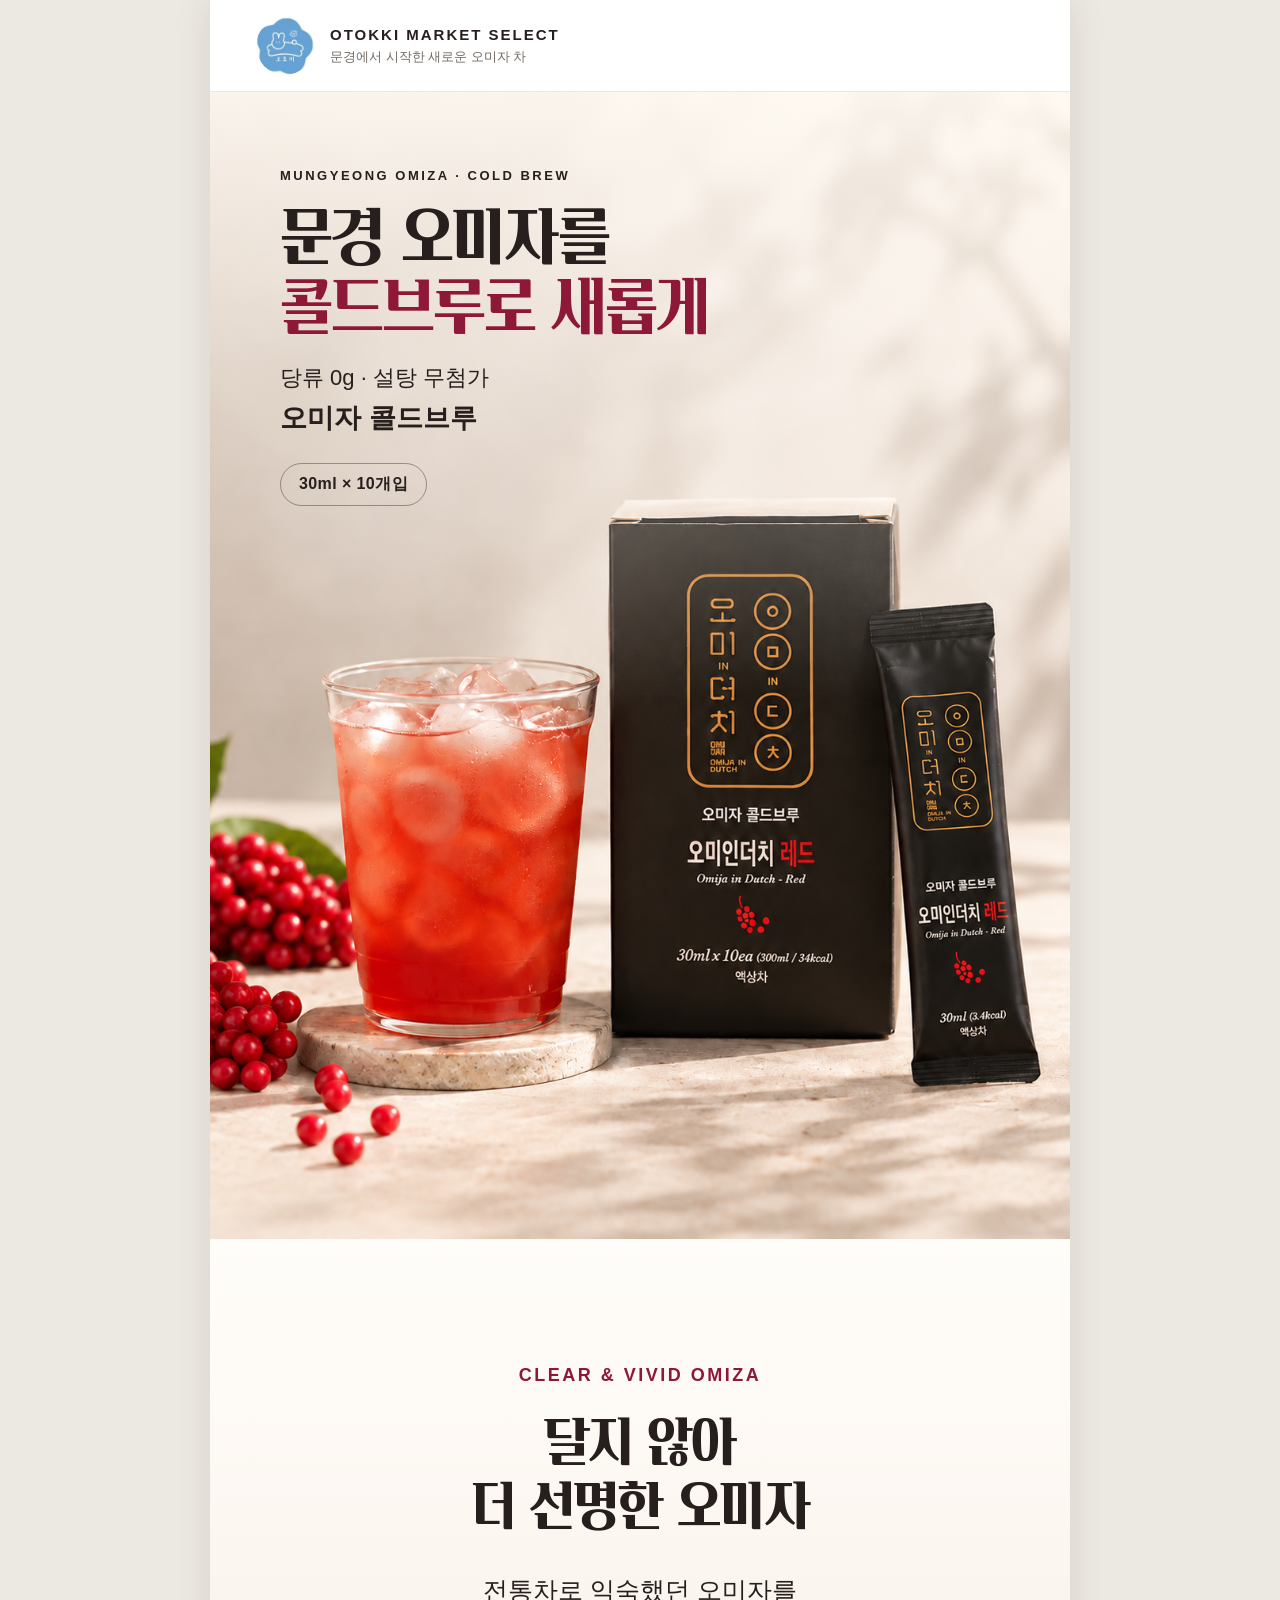
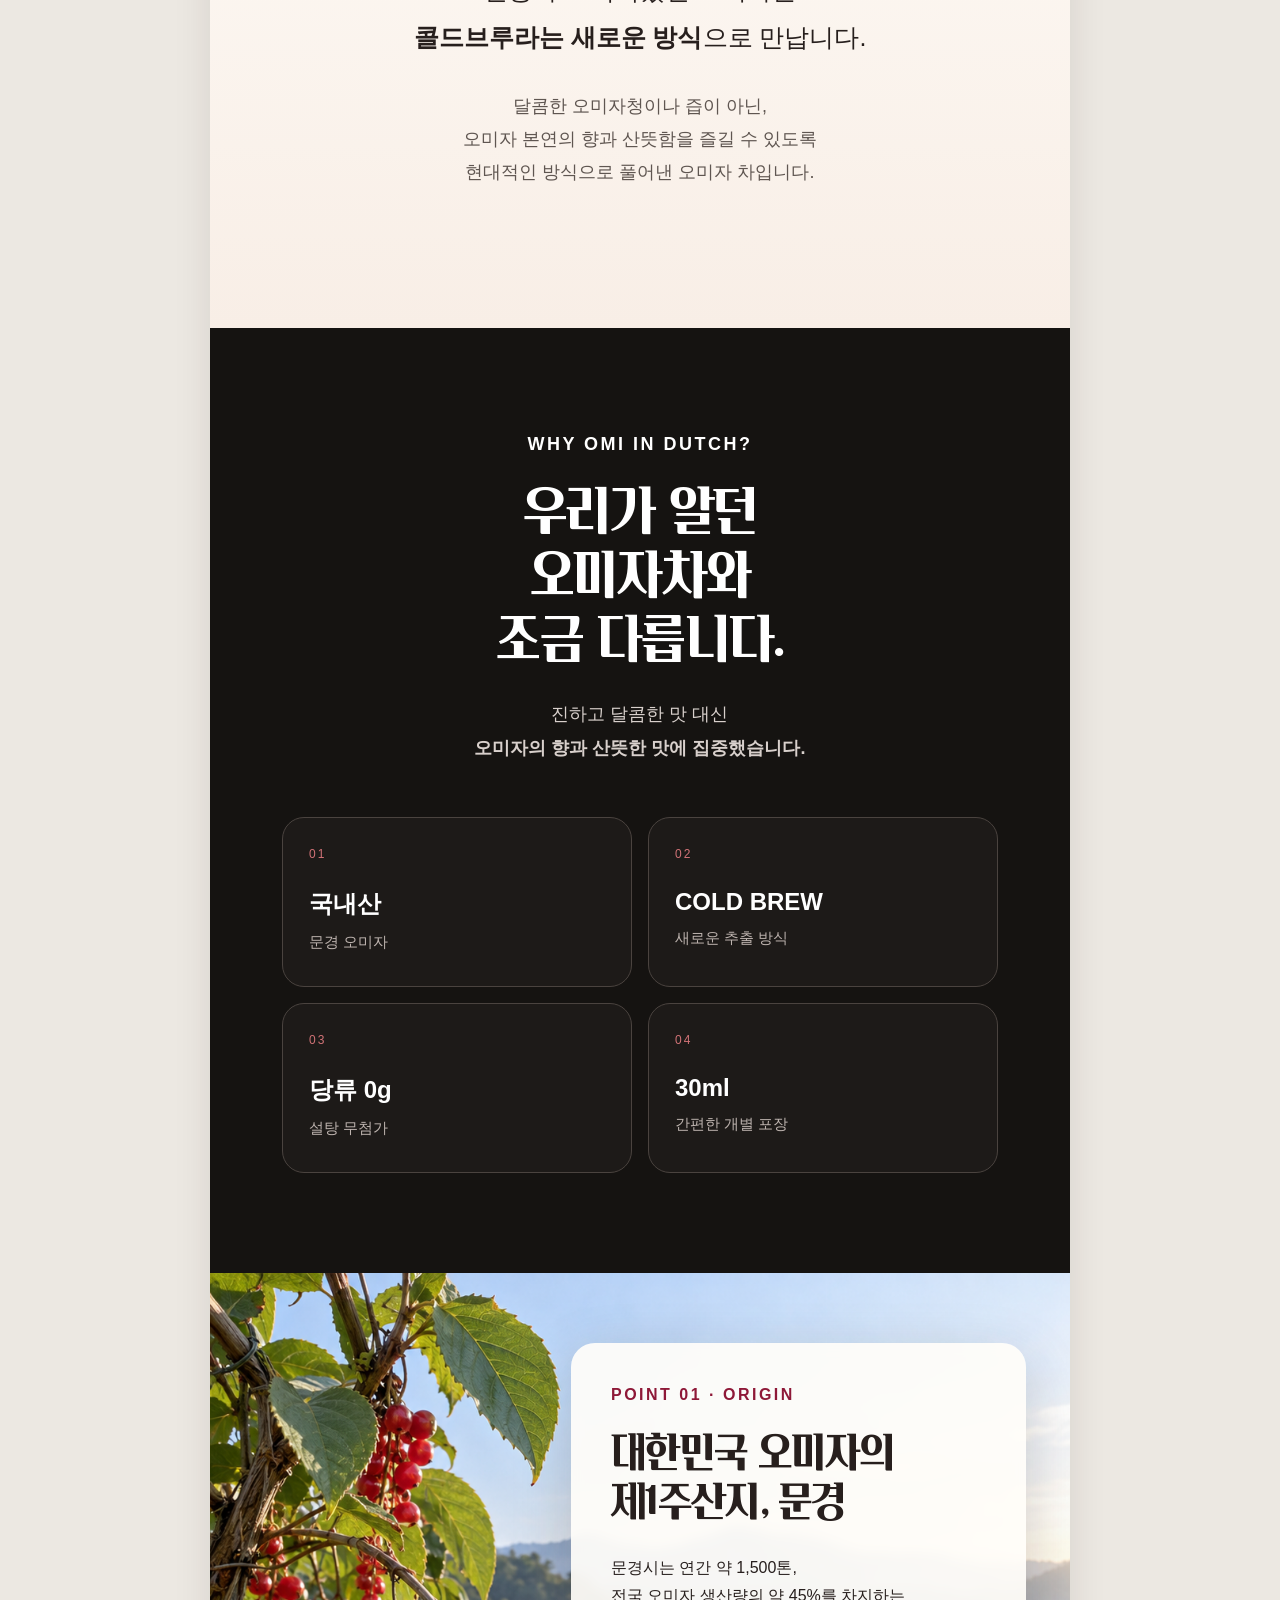
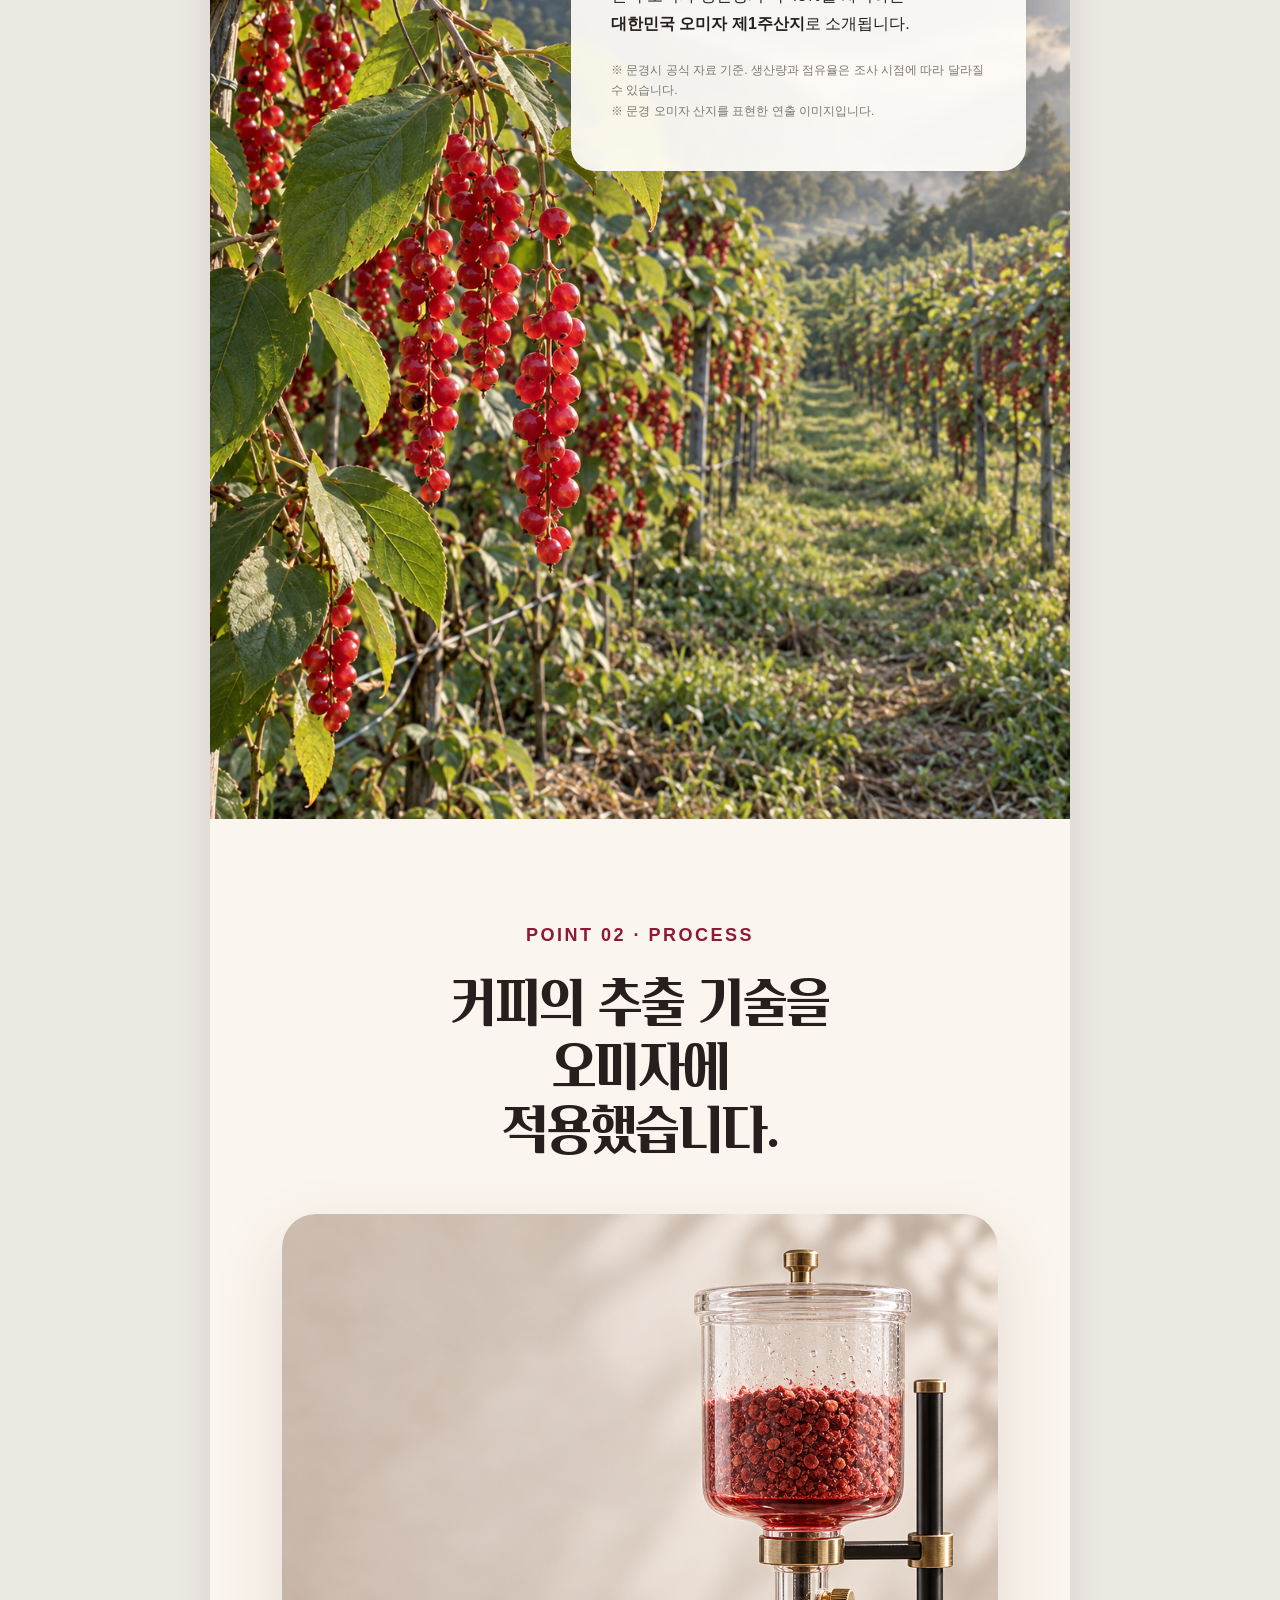
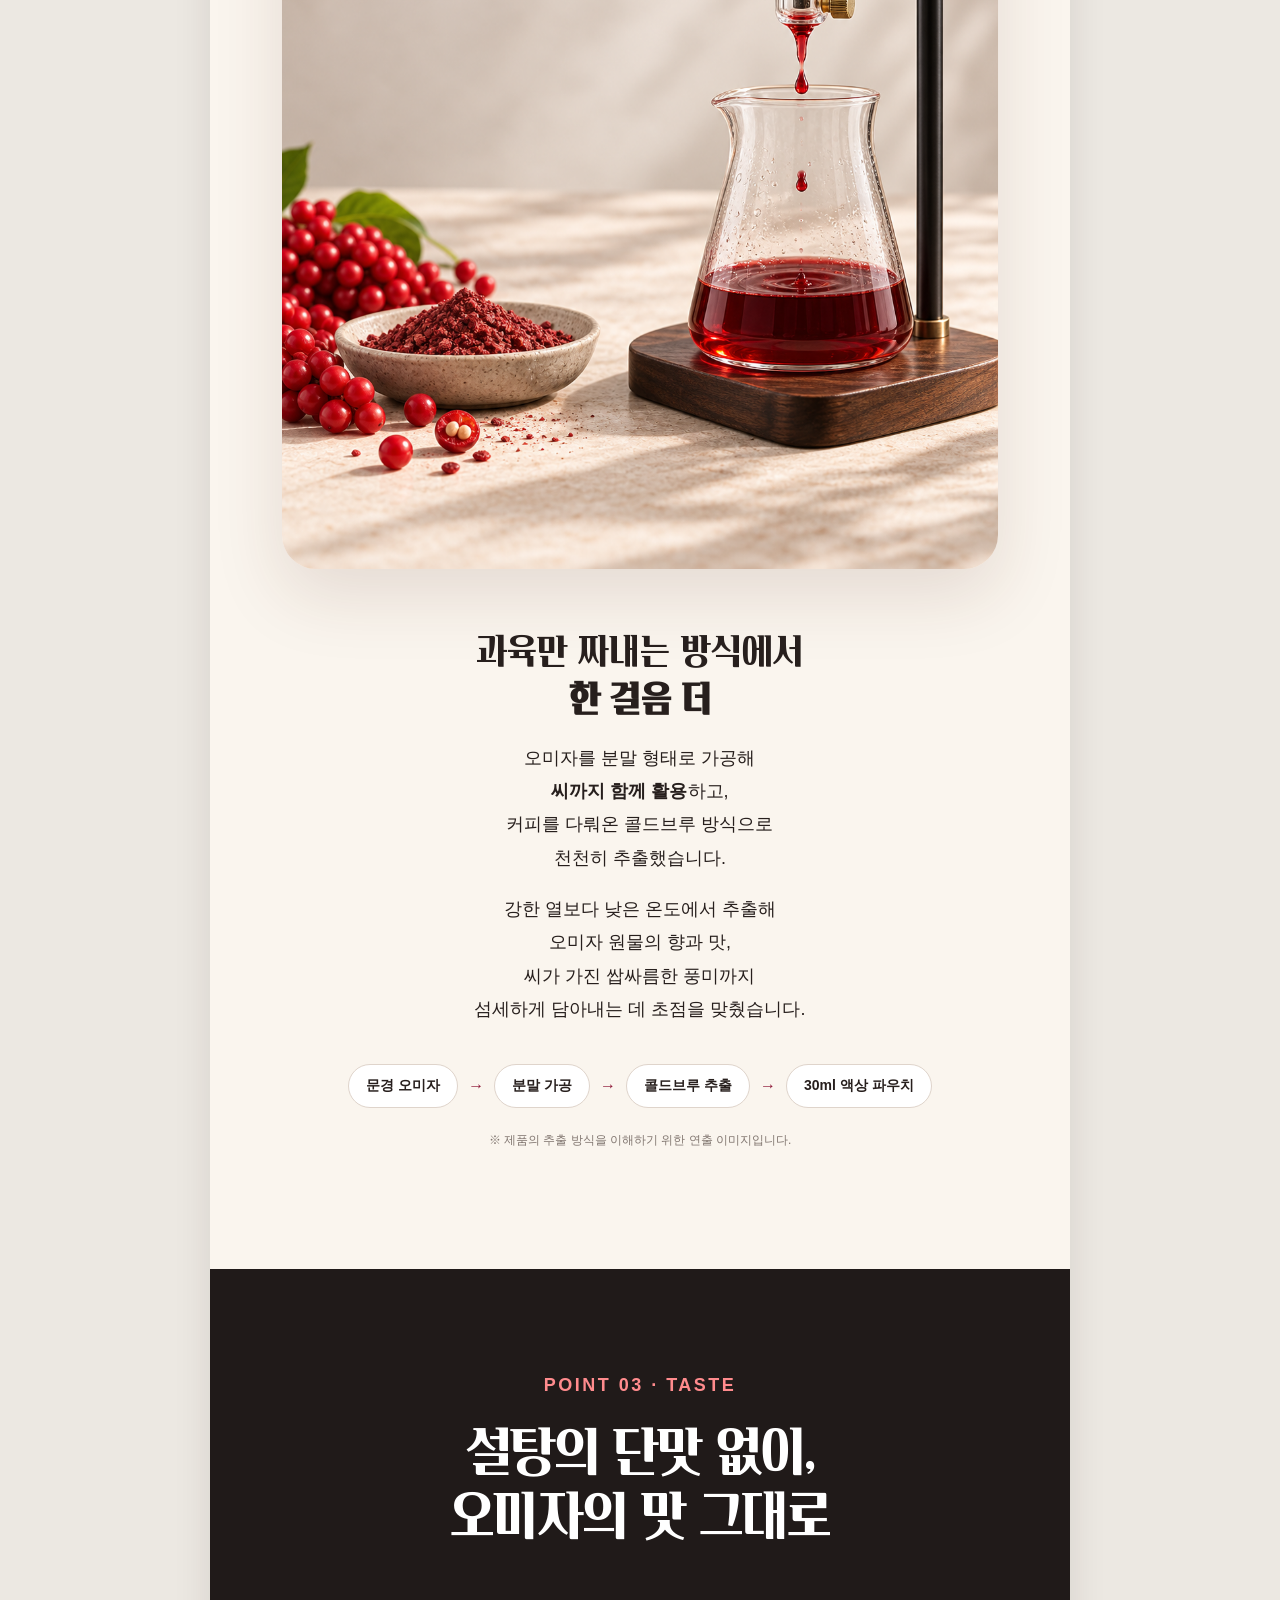
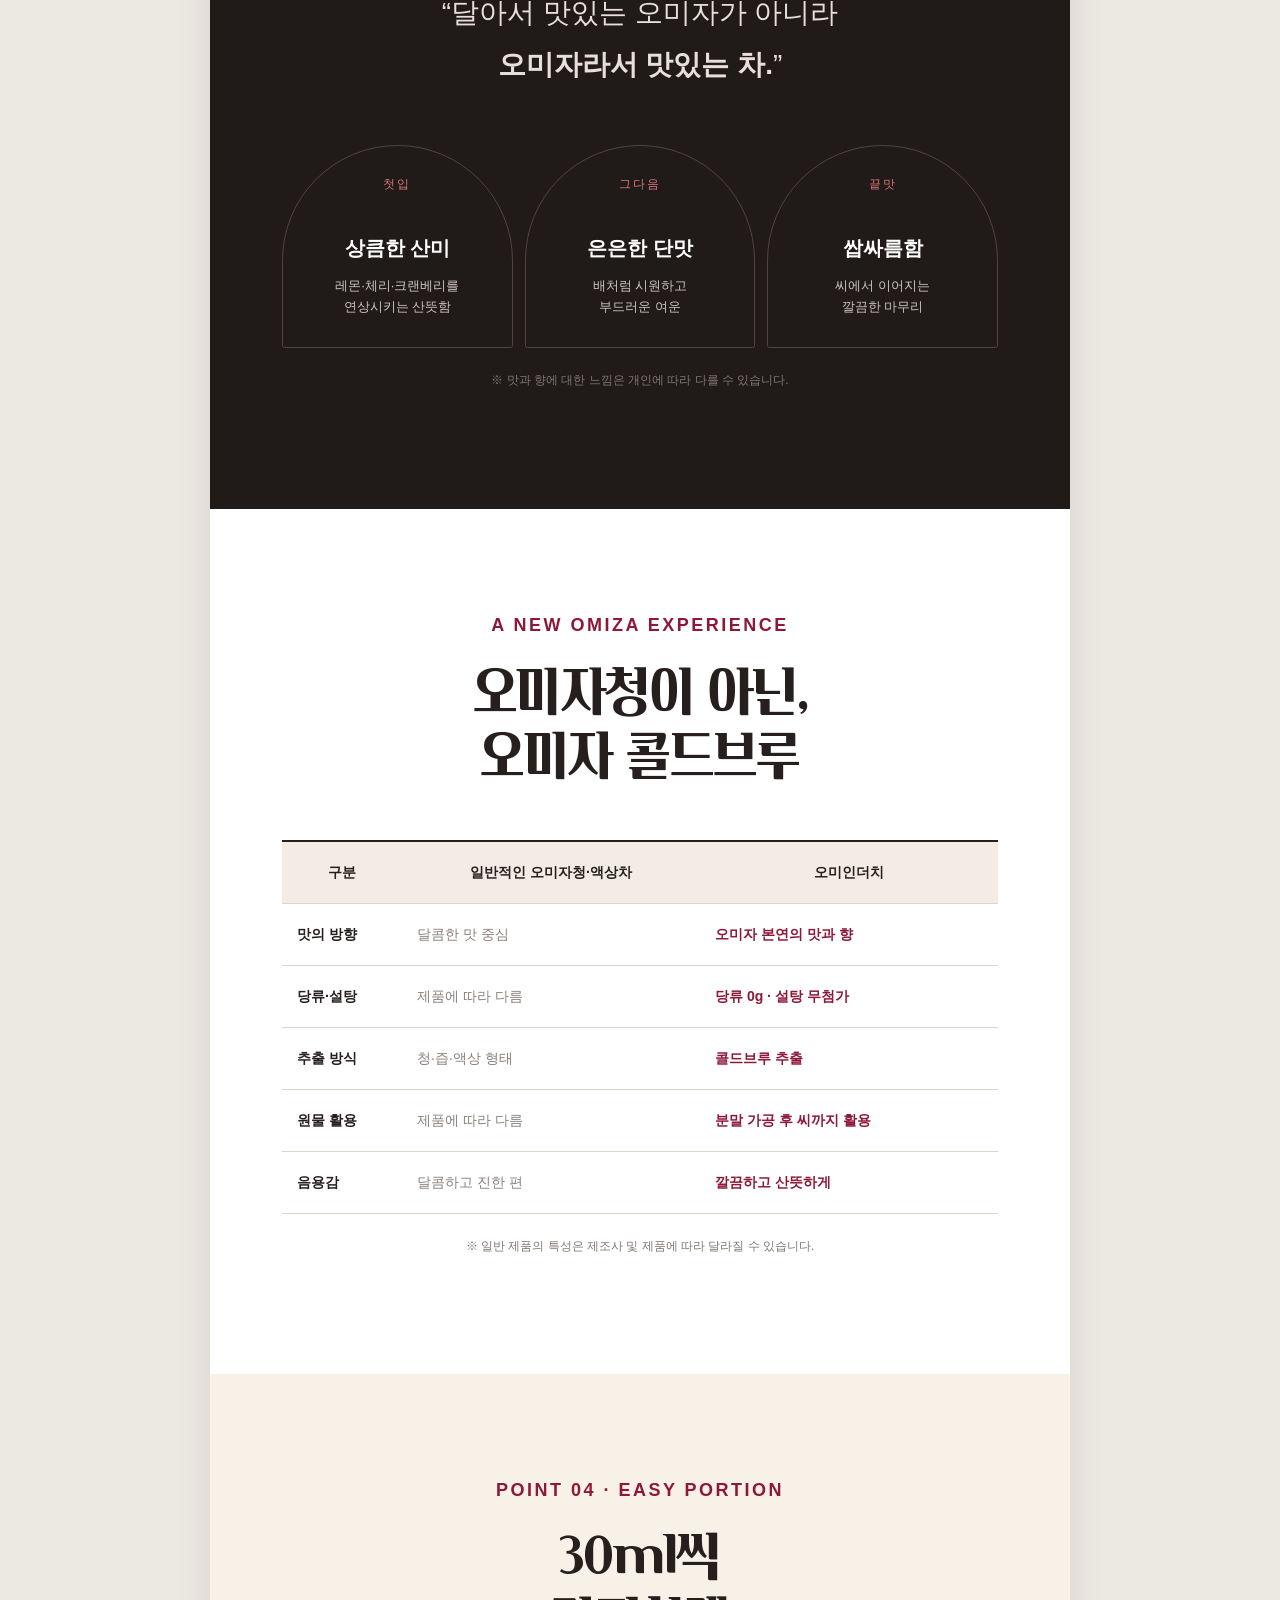
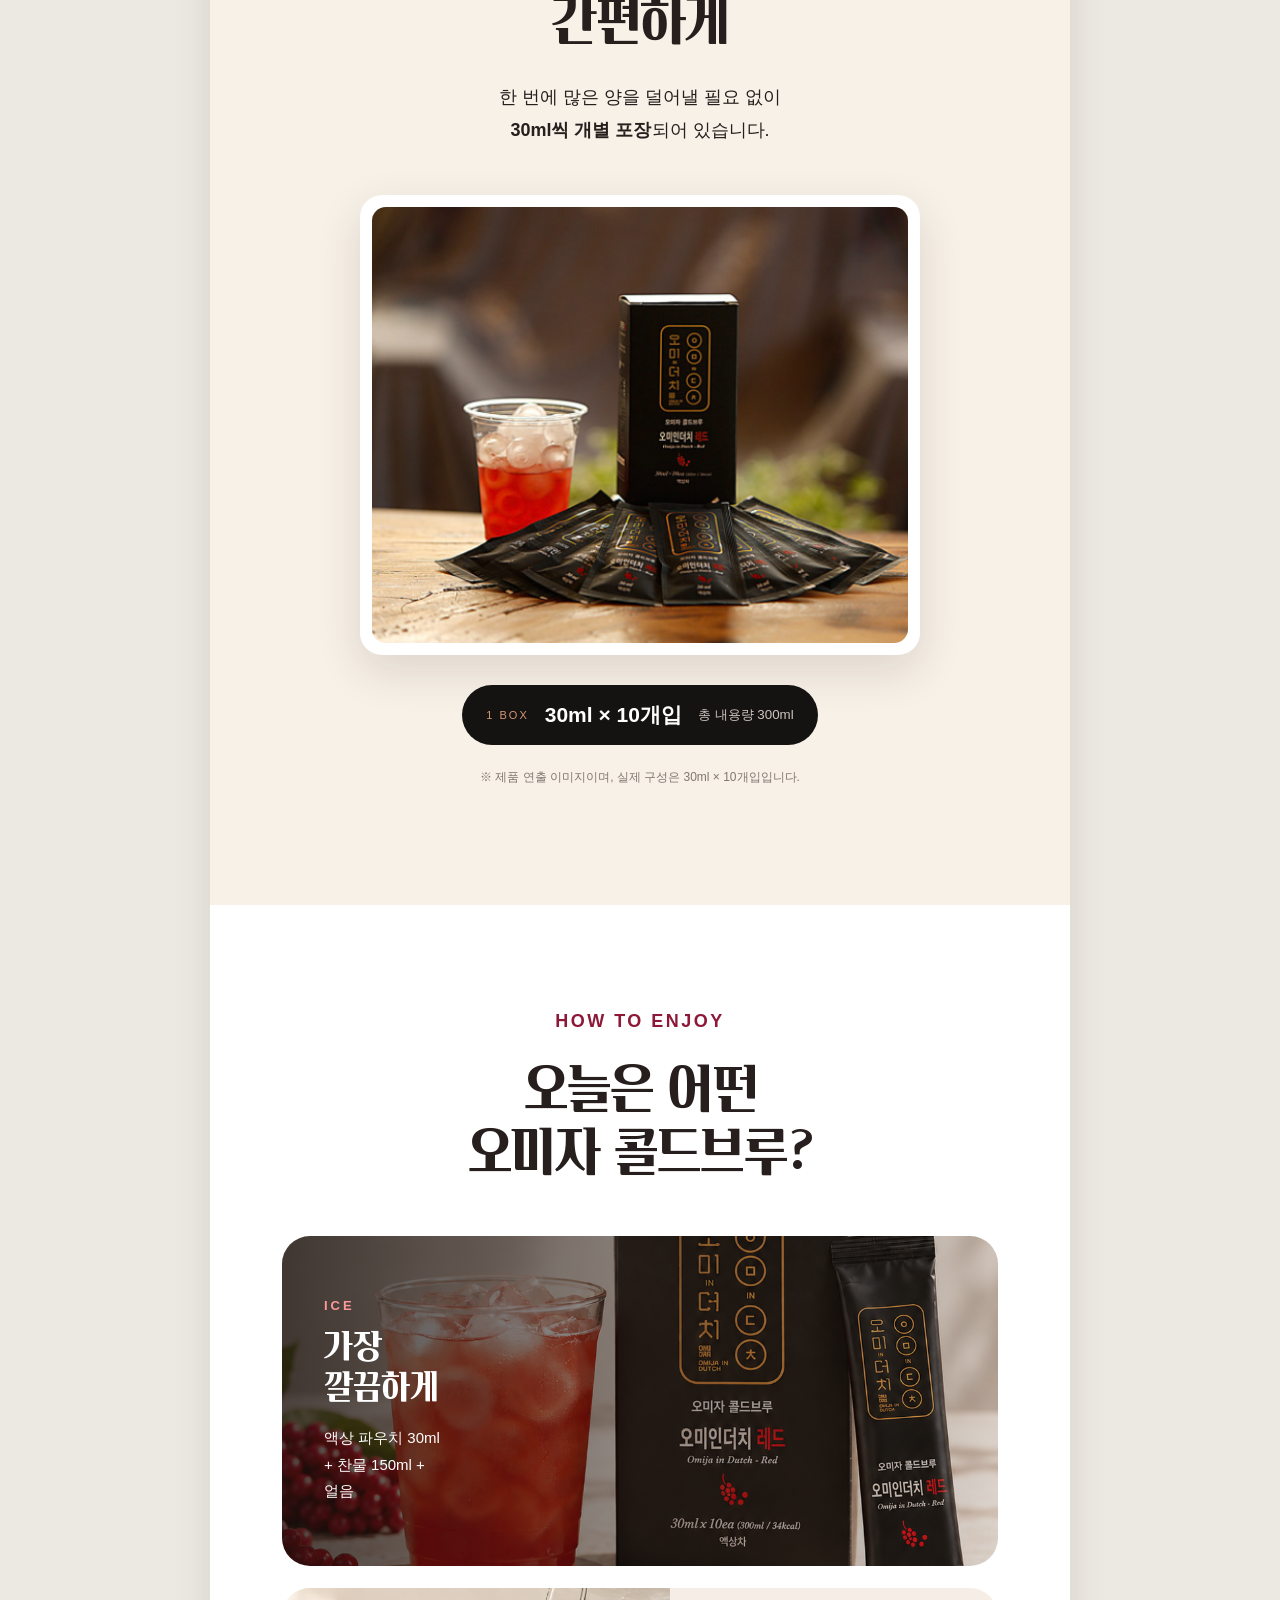
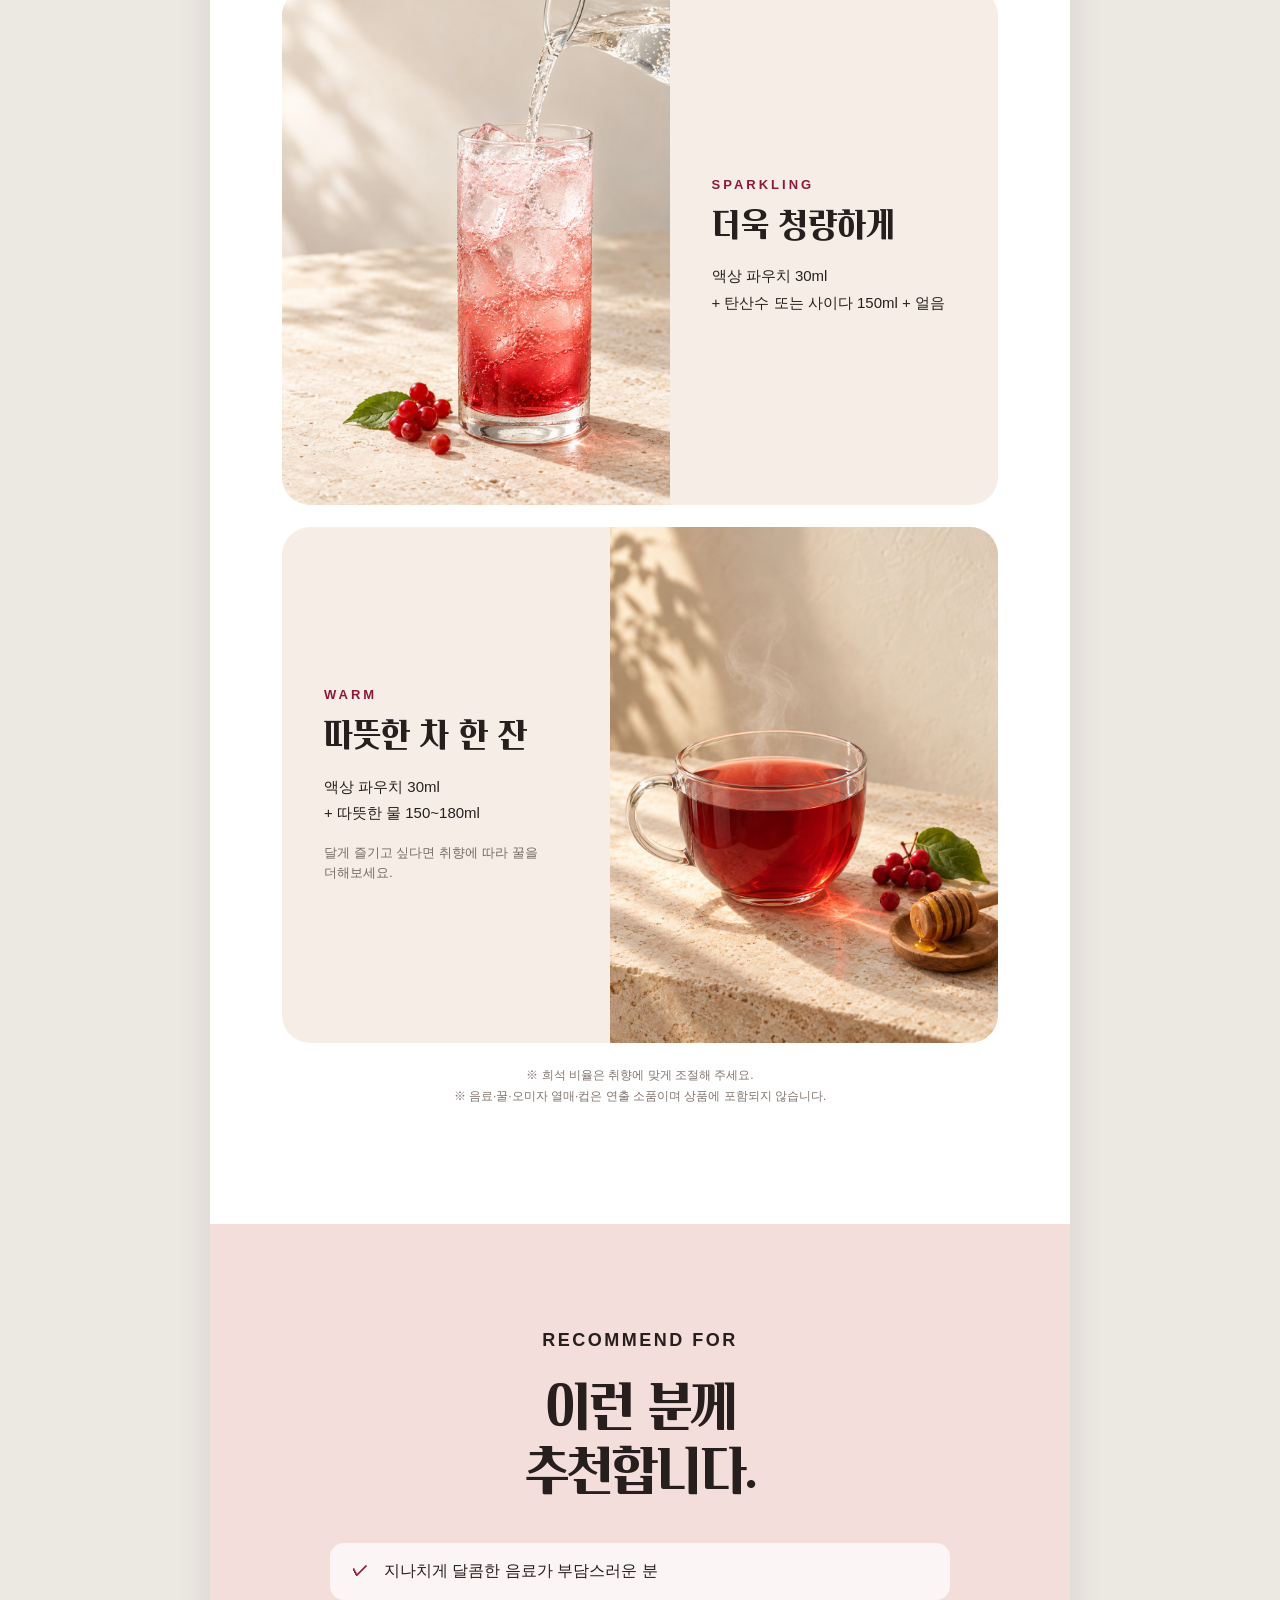
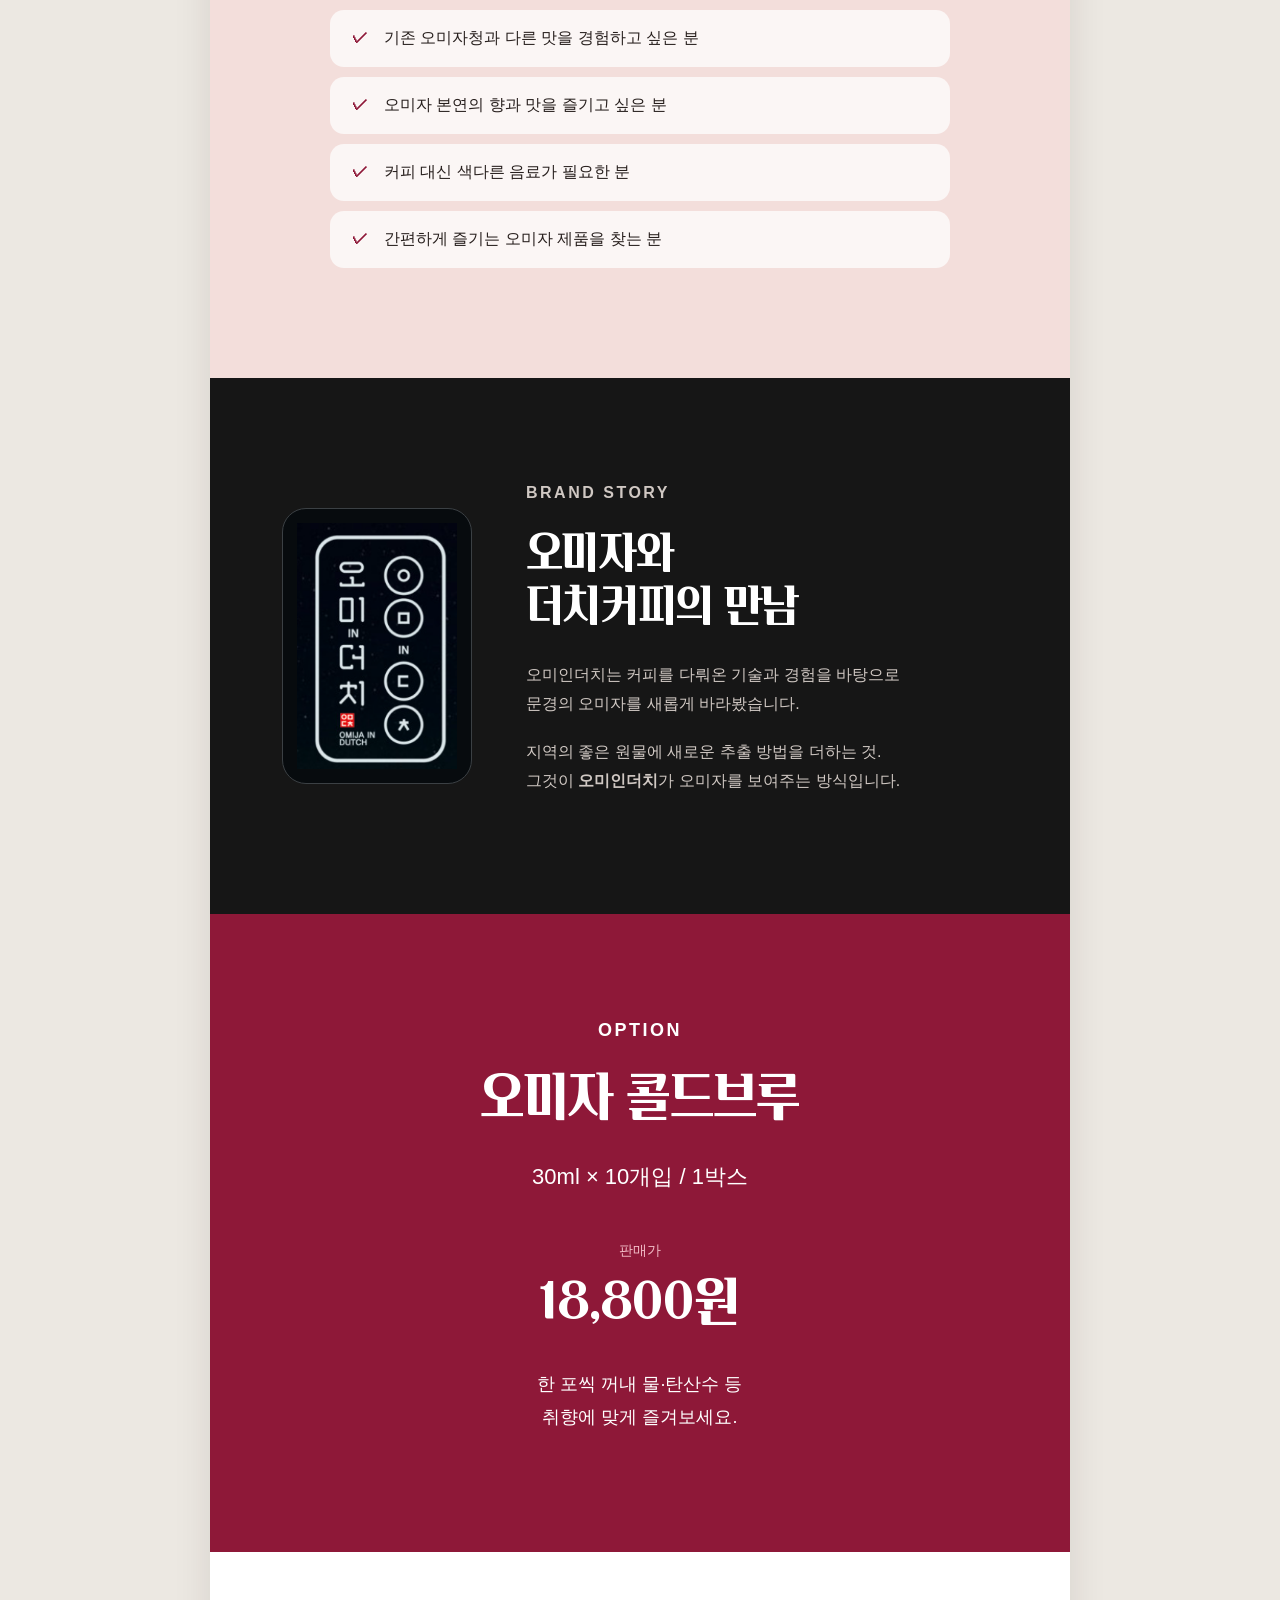
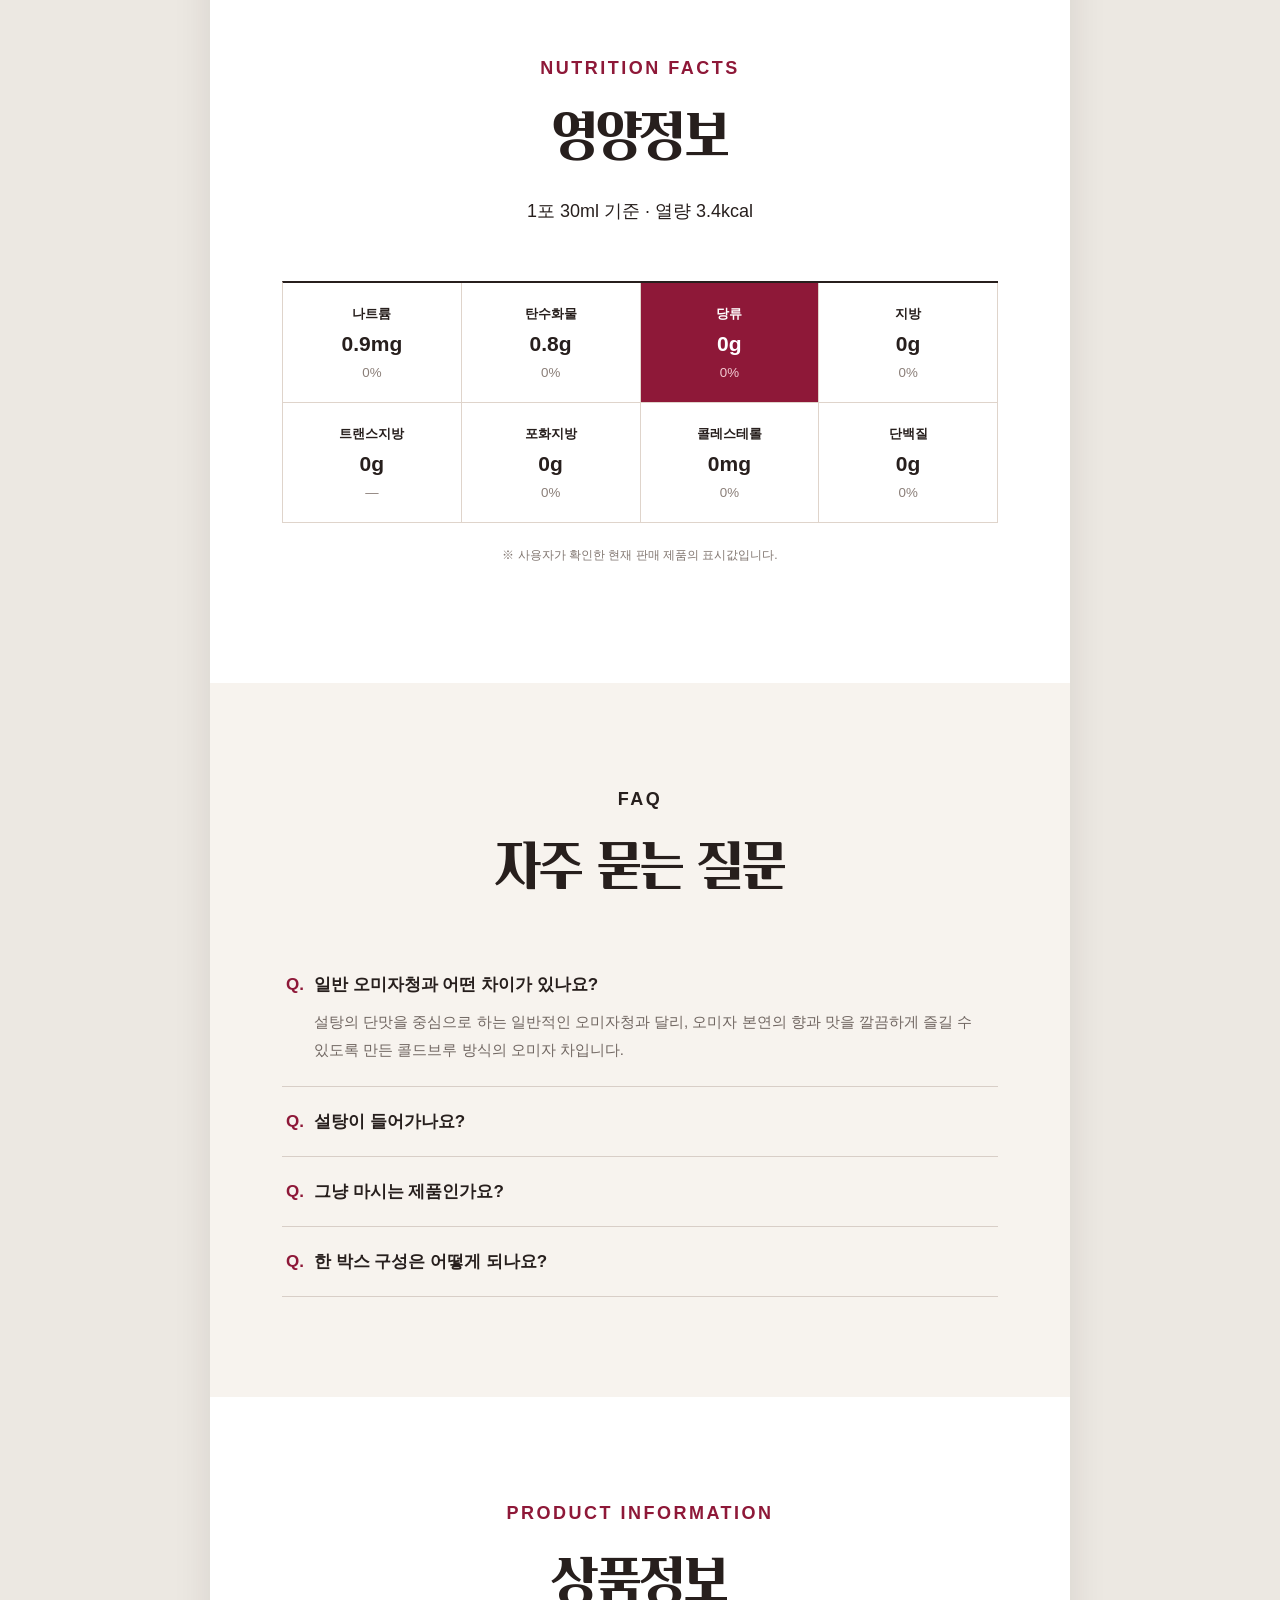
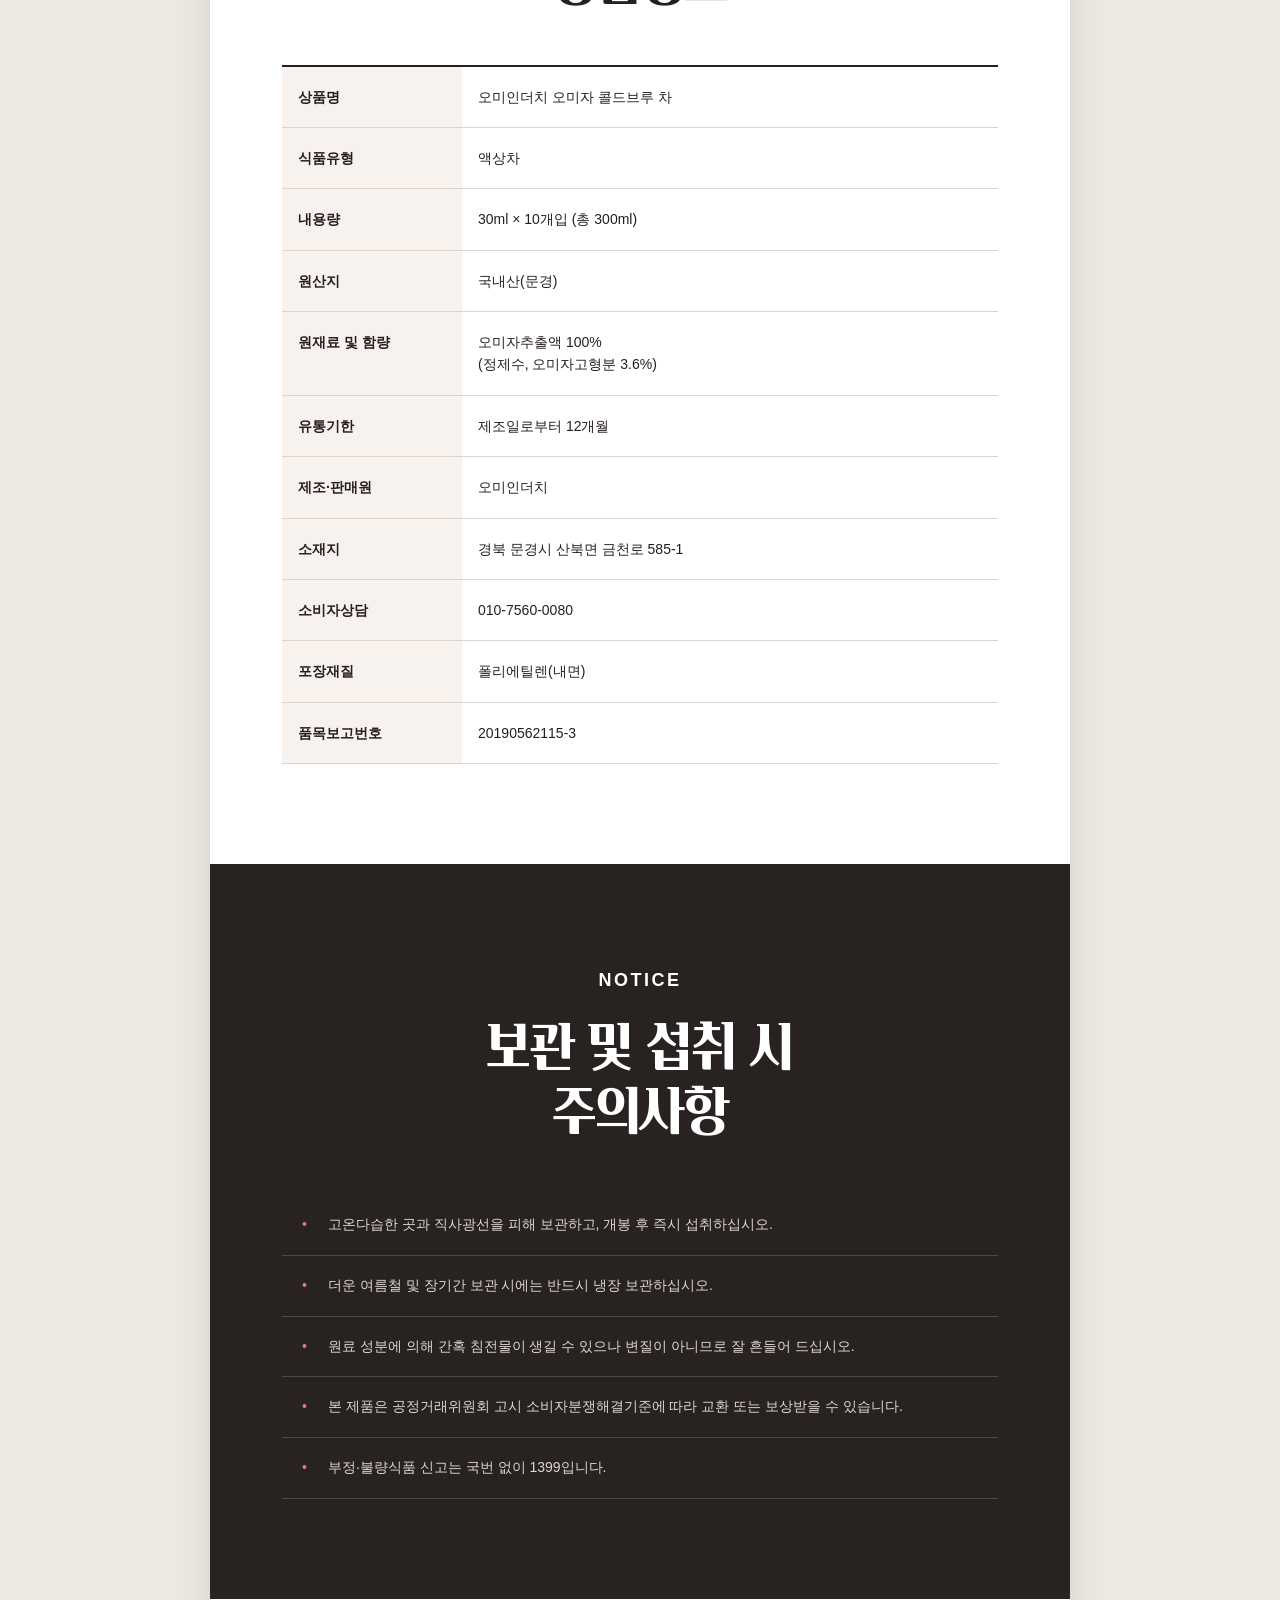
==== 오미인더치_오미자콜드브루_상세페이지/index.html @ 87e0b35d "Add existing Codex workspace" ====
<!doctype html>
<html lang="ko">
<head>
  <meta charset="utf-8">
  <meta name="viewport" content="width=device-width, initial-scale=1">
  <title>오미인더치 오미자 콜드브루 차</title>
  <link rel="stylesheet" href="styles.css?v=1">
</head>
<body>
  <main class="detail-page">
    <header class="brand-bar">
      <img src="assets/OTOKKI_LOGO.jpg" alt="오토끼 로고">
      <div><b>OTOKKI MARKET SELECT</b><span>문경에서 시작한 새로운 오미자 차</span></div>
    </header>

    <section class="hero">
      <img src="assets/오미인더치_IMG-01_HERO_v2_열량수정.png" alt="오미자 콜드브루와 10개입 박스 및 30ml 파우치">
      <div class="hero-copy">
        <p class="eyebrow">MUNGYEONG OMIZA · COLD BREW</p>
        <h1>문경 오미자를<br><em>콜드브루로 새롭게</em></h1>
        <p>당류 0g · 설탕 무첨가<br><strong>오미자 콜드브루</strong></p>
        <span class="volume">30ml × 10개입</span>
      </div>
    </section>

    <section class="section intro center">
      <p class="eyebrow ruby">CLEAR &amp; VIVID OMIZA</p>
      <h2>달지 않아<br>더 선명한 오미자</h2>
      <p class="lead">전통차로 익숙했던 오미자를<br><strong>콜드브루라는 새로운 방식</strong>으로<br class="mobile-only"> 만납니다.</p>
      <p>달콤한 오미자청이나 즙이 아닌,<br>오미자 본연의 향과 산뜻함을 즐길 수 있도록<br>현대적인 방식으로 풀어낸 오미자 차입니다.</p>
    </section>

    <section class="section why">
      <div class="section-head center">
        <p class="eyebrow">WHY OMI IN DUTCH?</p>
        <h2>우리가 알던<br>오미자차와<br>조금 다릅니다.</h2>
        <p>진하고 달콤한 맛 대신<br><strong>오미자의 향과 산뜻한 맛에 집중했습니다.</strong></p>
      </div>
      <div class="feature-grid">
        <article><span>01</span><b>국내산</b><p>문경 오미자</p></article>
        <article><span>02</span><b>COLD BREW</b><p>새로운 추출 방식</p></article>
        <article><span>03</span><b>당류 0g</b><p>설탕 무첨가</p></article>
        <article><span>04</span><b>30ml</b><p>간편한 개별 포장</p></article>
      </div>
    </section>

    <section class="origin visual-section">
      <img src="assets/오미인더치_IMG-03_ORIGIN_CONCEPT.png" alt="문경 산간의 오미자 재배지를 표현한 연출 이미지">
      <div class="visual-copy light-card right-copy">
        <p class="eyebrow ruby">POINT 01 · ORIGIN</p>
        <h2>대한민국 오미자의<br>제1주산지, 문경</h2>
        <p>문경시는 연간 약 1,500톤,<br>전국 오미자 생산량의 약 45%를 차지하는<br><strong>대한민국 오미자 제1주산지</strong>로 소개됩니다.</p>
        <p class="source">※ 문경시 공식 자료 기준. 생산량과 점유율은 조사 시점에 따라 달라질 수 있습니다.<br>※ 문경 오미자 산지를 표현한 연출 이미지입니다.</p>
      </div>
    </section>

    <section class="section process">
      <div class="section-head center">
        <p class="eyebrow ruby">POINT 02 · PROCESS</p>
        <h2>커피의 추출 기술을<br>오미자에<br>적용했습니다.</h2>
      </div>
      <img class="rounded-image" src="assets/오미인더치_IMG-02_PROCESS_CONCEPT.png" alt="오미자 분말을 천천히 추출하는 방식을 표현한 연출 이미지">
      <div class="process-copy">
        <p class="big-copy">과육만 짜내는 방식에서<br><strong>한 걸음 더</strong></p>
        <p>오미자를 분말 형태로 가공해<br><strong>씨까지 함께 활용</strong>하고,<br>커피를 다뤄온 콜드브루 방식으로<br>천천히 추출했습니다.</p>
        <p>강한 열보다 낮은 온도에서 추출해<br>오미자 원물의 향과 맛,<br>씨가 가진 쌉싸름한 풍미까지<br>섬세하게 담아내는 데 초점을 맞췄습니다.</p>
        <div class="flow">
          <span>문경 오미자</span><i>→</i><span>분말 가공</span><i>→</i><span>콜드브루 추출</span><i>→</i><span>30ml 액상 파우치</span>
        </div>
        <p class="source">※ 제품의 추출 방식을 이해하기 위한 연출 이미지입니다.</p>
      </div>
    </section>

    <section class="section taste dark">
      <p class="eyebrow coral center">POINT 03 · TASTE</p>
      <h2 class="center">설탕의 단맛 없이,<br>오미자의 맛 그대로</h2>
      <p class="quote center">“달아서 맛있는 오미자가 아니라<br><strong>오미자라서 맛있는 차.</strong>”</p>
      <div class="taste-steps">
        <article><span>첫입</span><b>상큼한 산미</b><p>레몬·체리·크랜베리를<br>연상시키는 산뜻함</p></article>
        <article><span>그다음</span><b>은은한 단맛</b><p>배처럼 시원하고<br>부드러운 여운</p></article>
        <article><span>끝맛</span><b>쌉싸름함</b><p>씨에서 이어지는<br>깔끔한 마무리</p></article>
      </div>
      <p class="source center">※ 맛과 향에 대한 느낌은 개인에 따라 다를 수 있습니다.</p>
    </section>

    <section class="section compare">
      <div class="section-head center">
        <p class="eyebrow ruby">A NEW OMIZA EXPERIENCE</p>
        <h2>오미자청이 아닌,<br>오미자 콜드브루</h2>
      </div>
      <div class="compare-table" role="table" aria-label="일반 오미자청과 오미자 콜드브루 비교">
        <div class="tr head"><div>구분</div><div>일반적인 오미자청·액상차</div><div>오미인더치</div></div>
        <div class="tr"><b>맛의 방향</b><span>달콤한 맛 중심</span><strong>오미자 본연의 맛과 향</strong></div>
        <div class="tr"><b>당류·설탕</b><span>제품에 따라 다름</span><strong>당류 0g · 설탕 무첨가</strong></div>
        <div class="tr"><b>추출 방식</b><span>청·즙·액상 형태</span><strong>콜드브루 추출</strong></div>
        <div class="tr"><b>원물 활용</b><span>제품에 따라 다름</span><strong>분말 가공 후 씨까지 활용</strong></div>
        <div class="tr"><b>음용감</b><span>달콤하고 진한 편</span><strong>깔끔하고 산뜻하게</strong></div>
      </div>
      <p class="source center">※ 일반 제품의 특성은 제조사 및 제품에 따라 달라질 수 있습니다.</p>
    </section>

    <section class="section portion center">
      <p class="eyebrow ruby">POINT 04 · EASY PORTION</p>
      <h2>30ml씩<br>간편하게</h2>
      <p>한 번에 많은 양을 덜어낼 필요 없이<br><strong>30ml씩 개별 포장</strong>되어 있습니다.</p>
      <div class="pack-shot"><img src="assets/오미인더치_IMG-06_PACKAGE_LIFESTYLE.png" alt="실제 오미인더치 박스와 파우치 연출 사진"></div>
      <div class="pack-spec"><span>1 BOX</span><b>30ml × 10개입</b><small>총 내용량 300ml</small></div>
      <p class="source">※ 제품 연출 이미지이며, 실제 구성은 30ml × 10개입입니다.</p>
    </section>

    <section class="section howto">
      <div class="section-head center">
        <p class="eyebrow ruby">HOW TO ENJOY</p>
        <h2>오늘은 어떤<br>오미자 콜드브루?</h2>
      </div>
      <article class="serve-card ice-card">
        <div><span>ICE</span><h3>가장 깔끔하게</h3><p>액상 파우치 30ml<br>+ 찬물 150ml + 얼음</p></div>
      </article>
      <article class="serve-card">
        <img src="assets/오미인더치_IMG-04_SPARKLING.png" alt="탄산수에 희석한 오미자 콜드브루 연출 이미지">
        <div><span>SPARKLING</span><h3>더욱 청량하게</h3><p>액상 파우치 30ml<br>+ 탄산수 또는 사이다 150ml + 얼음</p></div>
      </article>
      <article class="serve-card reverse">
        <img src="assets/오미인더치_IMG-05_WARM.png" alt="따뜻한 물에 희석한 오미자 콜드브루 연출 이미지">
        <div><span>WARM</span><h3>따뜻한 차 한 잔</h3><p>액상 파우치 30ml<br>+ 따뜻한 물 150~180ml</p><small>달게 즐기고 싶다면 취향에 따라 꿀을 더해보세요.</small></div>
      </article>
      <p class="source center">※ 희석 비율은 취향에 맞게 조절해 주세요.<br>※ 음료·꿀·오미자 열매·컵은 연출 소품이며 상품에 포함되지 않습니다.</p>
    </section>

    <section class="section recommend center">
      <p class="eyebrow">RECOMMEND FOR</p>
      <h2>이런 분께<br>추천합니다.</h2>
      <ul>
        <li>지나치게 달콤한 음료가 부담스러운 분</li>
        <li>기존 오미자청과 다른 맛을 경험하고 싶은 분</li>
        <li>오미자 본연의 향과 맛을 즐기고 싶은 분</li>
        <li>커피 대신 색다른 음료가 필요한 분</li>
        <li>간편하게 즐기는 오미자 제품을 찾는 분</li>
      </ul>
    </section>

    <section class="section brand-story">
      <div class="logo-frame"><img src="assets/오미인더치_LOGO.png" alt="오미인더치 공식 로고"></div>
      <div>
        <p class="eyebrow coral">BRAND STORY</p>
        <h2>오미자와<br>더치커피의 만남</h2>
        <p>오미인더치는 커피를 다뤄온 기술과 경험을 바탕으로<br>문경의 오미자를 새롭게 바라봤습니다.</p>
        <p>지역의 좋은 원물에 새로운 추출 방법을 더하는 것.<br>그것이 <strong>오미인더치</strong>가 오미자를 보여주는 방식입니다.</p>
      </div>
    </section>

    <section class="section option center">
      <p class="eyebrow">OPTION</p>
      <h2>오미자 콜드브루</h2>
      <p class="option-volume">30ml × 10개입 / 1박스</p>
      <p class="price"><small>판매가</small><strong>18,800원</strong></p>
      <p>한 포씩 꺼내 물·탄산수 등<br>취향에 맞게 즐겨보세요.</p>
    </section>

    <section class="section nutrition">
      <div class="section-head center">
        <p class="eyebrow ruby">NUTRITION FACTS</p>
        <h2>영양정보</h2>
        <p>1포 30ml 기준 · 열량 3.4kcal</p>
      </div>
      <div class="nutrition-grid">
        <div><b>나트륨</b><span>0.9mg</span><small>0%</small></div>
        <div><b>탄수화물</b><span>0.8g</span><small>0%</small></div>
        <div class="ruby-cell"><b>당류</b><span>0g</span><small>0%</small></div>
        <div><b>지방</b><span>0g</span><small>0%</small></div>
        <div><b>트랜스지방</b><span>0g</span><small>—</small></div>
        <div><b>포화지방</b><span>0g</span><small>0%</small></div>
        <div><b>콜레스테롤</b><span>0mg</span><small>0%</small></div>
        <div><b>단백질</b><span>0g</span><small>0%</small></div>
      </div>
      <p class="source center">※ 사용자가 확인한 현재 판매 제품의 표시값입니다.</p>
    </section>

    <section class="section faq">
      <div class="section-head center"><p class="eyebrow">FAQ</p><h2>자주 묻는 질문</h2></div>
      <details open><summary>일반 오미자청과 어떤 차이가 있나요?</summary><p>설탕의 단맛을 중심으로 하는 일반적인 오미자청과 달리, 오미자 본연의 향과 맛을 깔끔하게 즐길 수 있도록 만든 콜드브루 방식의 오미자 차입니다.</p></details>
      <details><summary>설탕이 들어가나요?</summary><p>설탕을 넣지 않았으며 제품 표시 기준 당류는 0g입니다.</p></details>
      <details><summary>그냥 마시는 제품인가요?</summary><p>물이나 탄산수 등에 희석해 드시는 제품입니다. 취향에 따라 희석 비율을 조절해 주세요.</p></details>
      <details><summary>한 박스 구성은 어떻게 되나요?</summary><p>30ml 개별 포장 제품이 총 10개 들어 있습니다.</p></details>
    </section>

    <section class="section product-info">
      <div class="section-head center"><p class="eyebrow ruby">PRODUCT INFORMATION</p><h2>상품정보</h2></div>
      <dl>
        <div><dt>상품명</dt><dd>오미인더치 오미자 콜드브루 차</dd></div>
        <div><dt>식품유형</dt><dd>액상차</dd></div>
        <div><dt>내용량</dt><dd>30ml × 10개입 (총 300ml)</dd></div>
        <div><dt>원산지</dt><dd>국내산(문경)</dd></div>
        <div><dt>원재료 및 함량</dt><dd>오미자추출액 100%<br>(정제수, 오미자고형분 3.6%)</dd></div>
        <div><dt>유통기한</dt><dd>제조일로부터 12개월</dd></div>
        <div><dt>제조·판매원</dt><dd>오미인더치</dd></div>
        <div><dt>소재지</dt><dd>경북 문경시 산북면 금천로 585-1</dd></div>
        <div><dt>소비자상담</dt><dd>010-7560-0080</dd></div>
        <div><dt>포장재질</dt><dd>폴리에틸렌(내면)</dd></div>
        <div><dt>품목보고번호</dt><dd>20190562115-3</dd></div>
      </dl>
    </section>

    <section class="section notice">
      <div class="section-head center"><p class="eyebrow">NOTICE</p><h2>보관 및 섭취 시<br>주의사항</h2></div>
      <ul>
        <li>고온다습한 곳과 직사광선을 피해 보관하고, 개봉 후 즉시 섭취하십시오.</li>
        <li>더운 여름철 및 장기간 보관 시에는 반드시 냉장 보관하십시오.</li>
        <li>원료 성분에 의해 간혹 침전물이 생길 수 있으나 변질이 아니므로 잘 흔들어 드십시오.</li>
        <li>본 제품은 공정거래위원회 고시 소비자분쟁해결기준에 따라 교환 또는 보상받을 수 있습니다.</li>
        <li>부정·불량식품 신고는 국번 없이 1399입니다.</li>
      </ul>
    </section>

    <footer class="closing">
      <img src="assets/OTOKKI_LOGO.jpg" alt="오토끼 로고">
      <p>문경의 오미자를,<br>오늘의 방식으로.</p>
      <strong>달지 않아 더 선명한 한 잔</strong>
      <span>OMI IN DUTCH · OTOKKI MARKET</span>
    </footer>
  </main>
</body>
</html>
---- 오미인더치_오미자콜드브루_상세페이지/styles.css ----
@font-face{font-family:Danjunghae;src:url('assets/fonts/Cafe24Danjunghae.woff2') format('woff2');font-display:swap}
@font-face{font-family:Behappy;src:url('assets/fonts/Cafe24Behappy.ttf') format('truetype');font-display:swap}
:root{--ruby:#8e1838;--coral:#d94656;--ink:#271f1d;--muted:#746963;--cream:#f7f1e8;--paper:#fffdf9;--blush:#f3dedb;--line:#dfd4cb;--black:#151311;--blue:#66a2d4}
*{box-sizing:border-box}
html,body{margin:0;background:#ece8e2;color:var(--ink);font-family:"Malgun Gothic","Apple SD Gothic Neo",sans-serif;word-break:keep-all}
body{display:flex;justify-content:center}
.detail-page{width:100%;max-width:860px;background:var(--paper);overflow:hidden;box-shadow:0 0 36px rgba(35,23,18,.1)}
img{display:block;max-width:100%}
.brand-bar{height:92px;padding:12px 46px;display:flex;align-items:center;gap:16px;background:#fff;border-bottom:1px solid #eee8e1}
.brand-bar img{width:58px;height:58px;border-radius:50%}
.brand-bar div{display:flex;flex-direction:column;gap:5px}.brand-bar b{font-size:15px;letter-spacing:2px}.brand-bar span{font-size:13px;color:var(--muted)}
.hero{position:relative}.hero>img{width:100%;height:auto}.hero:after{content:"";position:absolute;inset:0;background:linear-gradient(180deg,rgba(255,250,243,.9) 0%,rgba(255,250,243,.34) 30%,transparent 53%);pointer-events:none}
.hero-copy{position:absolute;z-index:1;top:76px;left:70px;right:70px;text-align:left}.hero-copy h1{margin:18px 0 18px;font:64px/1.1 Danjunghae,sans-serif;letter-spacing:-2px}.hero-copy h1 em{color:var(--ruby);font-style:normal}.hero-copy>p:not(.eyebrow){font-size:22px;line-height:1.65;margin:0}.hero-copy strong{font-size:27px}.volume{display:inline-flex;margin-top:22px;border:1px solid rgba(39,31,29,.4);border-radius:99px;padding:10px 18px;font-weight:700;letter-spacing:.4px}
.eyebrow{margin:0 0 18px;font-size:13px;font-weight:800;letter-spacing:2.5px;text-transform:uppercase}.ruby{color:var(--ruby)}.coral{color:#ff8b8d}.center{text-align:center}.mobile-only{display:none}
.section{padding:100px 72px}.section-head{margin-bottom:52px}.section h2,.visual-copy h2{font:54px/1.18 Danjunghae,sans-serif;letter-spacing:-1.7px;margin:0 0 28px}.section p{font-size:18px;line-height:1.85;margin:0 0 18px}.intro{padding-top:120px;padding-bottom:120px;background:linear-gradient(180deg,#fffdf9,#f8eee6)}.intro .lead{font-size:25px;margin:30px 0}.intro>p:last-child{color:#5f5651}
.why{background:var(--black);color:white}.why .section-head p:last-child{color:#d8d0cc}.feature-grid{display:grid;grid-template-columns:1fr 1fr;gap:16px}.feature-grid article{min-height:170px;border:1px solid #4a433f;border-radius:22px;padding:26px;background:#1d1a18}.feature-grid span{font-size:12px;color:#d27377;letter-spacing:2px}.feature-grid b{display:block;margin:26px 0 8px;font-size:24px}.feature-grid p{font-size:15px;color:#bdb3ae;margin:0}
.visual-section{position:relative}.visual-section>img{width:100%}.visual-copy{position:absolute;z-index:1}.light-card{width:455px;top:70px;right:44px;padding:38px 40px;border-radius:24px;background:rgba(255,253,249,.92);box-shadow:0 18px 60px rgba(40,27,19,.18);backdrop-filter:blur(6px)}.light-card h2{font-size:42px}.light-card p{font-size:16px;line-height:1.75}.source{font-size:12px!important;line-height:1.7!important;color:#817670!important;margin-top:22px!important}
.process{background:#faf5ee}.rounded-image{border-radius:34px;box-shadow:0 26px 70px rgba(87,42,27,.13)}.process-copy{padding:58px 22px 0;text-align:center}.big-copy{font:36px/1.35 Danjunghae,sans-serif!important}.flow{margin:38px 0 12px;display:flex;align-items:center;justify-content:center;gap:10px;flex-wrap:wrap}.flow span{border-radius:99px;background:white;border:1px solid var(--line);padding:12px 17px;font-size:14px;font-weight:700}.flow i{font-style:normal;color:var(--ruby)}
.dark{background:#201a19;color:#fff}.taste .quote{font-size:28px;margin:40px 0 54px;color:#eadeda}.taste-steps{display:grid;grid-template-columns:repeat(3,1fr);gap:12px}.taste-steps article{padding:30px 15px;border:1px solid #514442;border-radius:999px 999px 22px 22px;text-align:center}.taste-steps span{display:block;color:#db7779;font-size:12px;letter-spacing:2px}.taste-steps b{display:block;margin:42px 0 14px;font-size:20px}.taste-steps p{font-size:13px;color:#cfc3bf;line-height:1.6;margin:0}
.compare{background:#fff}.compare-table{border-top:2px solid var(--ink)}.tr{display:grid;grid-template-columns:120px 1fr 1fr;border-bottom:1px solid var(--line)}.tr>*{padding:20px 15px;font-size:14px;line-height:1.5}.tr span{color:#8c817b}.tr strong{color:var(--ruby)}.tr.head{background:#f3ece5;font-weight:800;text-align:center}
.portion{background:var(--cream)}.pack-shot{max-width:560px;margin:48px auto 30px;padding:12px;background:#fff;border-radius:22px;box-shadow:0 16px 45px rgba(69,44,30,.14)}.pack-shot img{border-radius:14px}.pack-spec{display:inline-flex;align-items:center;gap:16px;padding:16px 24px;border-radius:99px;background:var(--black);color:#fff}.pack-spec span{font-size:11px;letter-spacing:2px;color:#d59674}.pack-spec b{font-size:21px}.pack-spec small{color:#cfc5c0}
.howto{background:#fff}.serve-card{display:grid;grid-template-columns:1.18fr 1fr;align-items:stretch;margin:0 0 22px;border-radius:28px;overflow:hidden;background:#f6eee6;min-height:430px}.serve-card.reverse{grid-template-columns:1fr 1.18fr}.serve-card.reverse img{order:2}.serve-card img{width:100%;height:100%;object-fit:cover}.serve-card>div{display:flex;flex-direction:column;justify-content:center;padding:42px}.serve-card span{font-size:13px;letter-spacing:3px;color:var(--ruby);font-weight:800}.serve-card h3{font:34px/1.2 Danjunghae,sans-serif;margin:13px 0 18px}.serve-card p{font-size:15px;line-height:1.75;margin:0}.serve-card small{margin-top:16px;color:#766b66;line-height:1.5}.ice-card{min-height:330px;color:#fff;background:linear-gradient(90deg,rgba(24,17,15,.77),rgba(24,17,15,.15)),url('assets/오미인더치_IMG-01_HERO_v2_열량수정.png') center 69%/cover}.ice-card>div{width:55%}.ice-card span{color:#ff9799}
.recommend{background:var(--blush)}.recommend ul{list-style:none;margin:40px auto 0;padding:0;max-width:620px}.recommend li{position:relative;margin:10px 0;padding:18px 22px 18px 54px;text-align:left;background:rgba(255,255,255,.72);border-radius:14px;font-size:16px}.recommend li:before{content:"✓";position:absolute;left:22px;color:var(--ruby);font-weight:900}
.brand-story{display:grid;grid-template-columns:190px 1fr;gap:54px;align-items:center;background:#161616;color:#fff}.logo-frame{padding:14px;background:#070b0e;border:1px solid #3b4044;border-radius:24px}.logo-frame img{width:100%}.brand-story h2{font-size:45px}.brand-story p{font-size:16px;color:#d0c8c3}
.option{background:var(--ruby);color:#fff}.option-volume{font-size:22px!important}.price{display:flex;flex-direction:column;gap:10px;margin:40px 0!important}.price small{font-size:14px;color:#f2bdc7}.price strong{font:54px/1 Danjunghae,sans-serif}.nutrition{background:#fff}.nutrition-grid{display:grid;grid-template-columns:repeat(4,1fr);border-top:2px solid var(--ink);border-left:1px solid var(--line)}.nutrition-grid div{display:flex;flex-direction:column;gap:9px;padding:22px 14px;border-right:1px solid var(--line);border-bottom:1px solid var(--line);text-align:center}.nutrition-grid b{font-size:13px}.nutrition-grid span{font-size:21px;font-weight:800}.nutrition-grid small{color:#8a7e78}.nutrition-grid .ruby-cell{background:var(--ruby);color:#fff}.nutrition-grid .ruby-cell small{color:#f3cbd3}
.faq{background:#f7f3ee}.faq details{border-bottom:1px solid #d8cec7;padding:23px 4px}.faq summary{cursor:pointer;font-weight:800;font-size:17px;list-style:none}.faq summary:before{content:"Q.";color:var(--ruby);margin-right:10px}.faq details p{padding:12px 0 0 28px;font-size:15px;color:#716762;margin:0}
.product-info{background:#fff}.product-info dl{margin:0;border-top:2px solid var(--ink)}.product-info dl div{display:grid;grid-template-columns:180px 1fr;border-bottom:1px solid var(--line)}.product-info dt,.product-info dd{margin:0;padding:19px 16px;font-size:14px;line-height:1.6}.product-info dt{font-weight:800;background:#f7f2ed}.notice{background:#282321;color:#fff}.notice ul{margin:0;padding:0;list-style:none}.notice li{position:relative;padding:18px 16px 18px 46px;border-bottom:1px solid #504844;font-size:14px;line-height:1.7;color:#ddd5d1}.notice li:before{content:"•";position:absolute;left:20px;color:#e37a7c}.closing{padding:95px 40px 110px;text-align:center;background:#fff}.closing img{width:88px;margin:0 auto 24px;border-radius:50%}.closing p{font:34px/1.35 Danjunghae,sans-serif;color:var(--ruby);margin:0 0 18px}.closing strong{display:block;margin-bottom:28px;font-size:15px;color:#4f4540}.closing span{font-size:11px;letter-spacing:3px;color:#8298a6}
@media(max-width:600px){.brand-bar{height:74px;padding:10px 22px}.brand-bar img{width:46px;height:46px}.brand-bar span{display:none}.hero-copy{top:36px;left:28px;right:28px}.hero-copy h1{font-size:38px;margin:12px 0}.hero-copy>p:not(.eyebrow){font-size:16px}.hero-copy strong{font-size:19px}.volume{margin-top:12px;padding:7px 12px;font-size:12px}.section{padding:70px 24px}.section h2,.visual-copy h2{font-size:34px}.intro .lead{font-size:20px}.section p{font-size:15px}.eyebrow{font-size:10px;letter-spacing:1.5px;overflow-wrap:anywhere}.mobile-only{display:block}.feature-grid{gap:10px}.feature-grid article{min-height:140px;padding:20px}.feature-grid b{font-size:18px}.light-card{position:relative;top:auto;right:auto;width:auto;margin:-170px 20px 0;padding:27px}.origin{padding-bottom:40px;background:#f7f1e8}.light-card h2{font-size:32px}.taste-steps{grid-template-columns:1fr}.taste-steps article{border-radius:20px}.taste-steps b{margin:18px 0 10px}.tr{grid-template-columns:76px 1fr 1fr}.tr>*{padding:14px 7px;font-size:11px}.pack-spec{gap:8px;padding:13px 16px}.pack-spec b{font-size:15px}.pack-spec small{display:none}.serve-card,.serve-card.reverse{grid-template-columns:1fr;min-height:0}.serve-card.reverse img{order:0}.serve-card img{height:330px}.serve-card>div{padding:30px}.ice-card{min-height:300px}.ice-card>div{width:68%}.brand-story{grid-template-columns:110px 1fr;gap:24px}.brand-story h2{font-size:30px}.brand-story p{font-size:13px}.nutrition-grid{grid-template-columns:repeat(2,1fr)}.product-info dl div{grid-template-columns:115px 1fr}.product-info dt,.product-info dd{font-size:12px;padding:14px 10px}.closing p{font-size:27px}.closing strong{font-size:13px}}
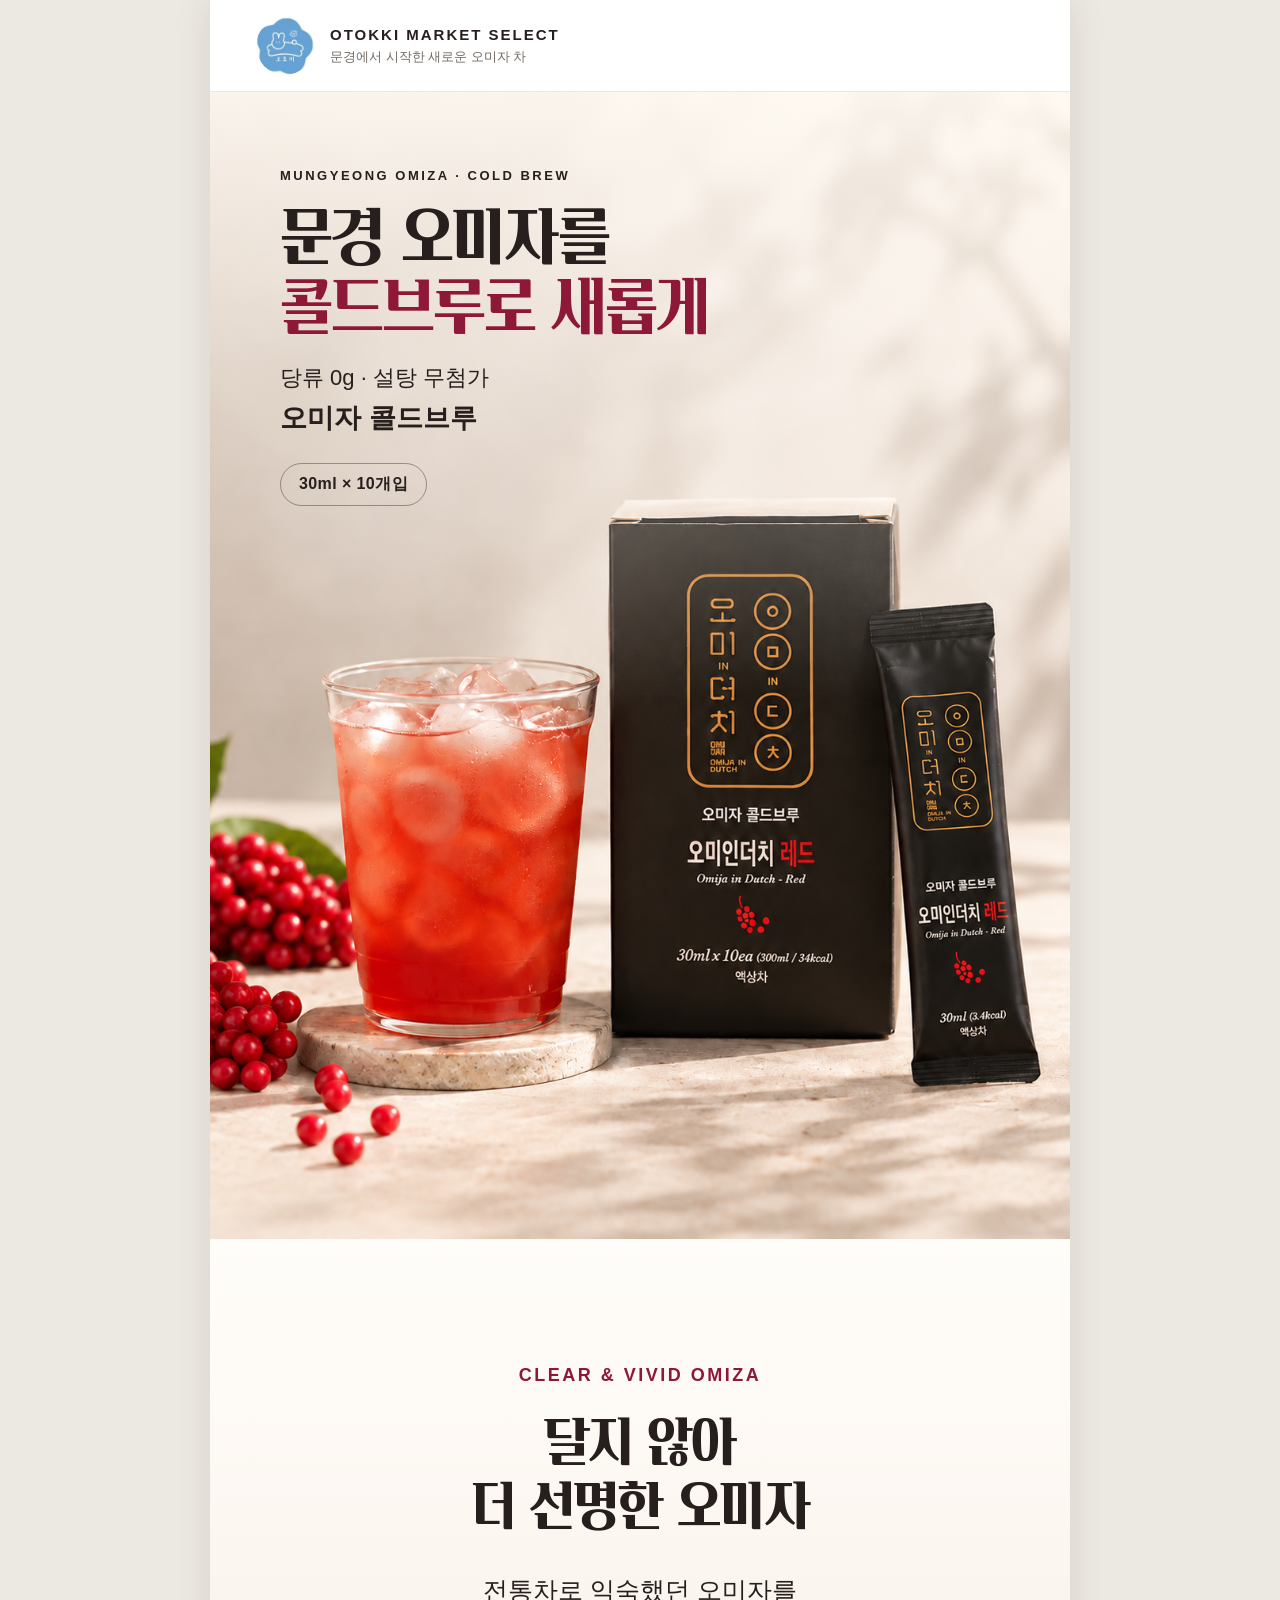
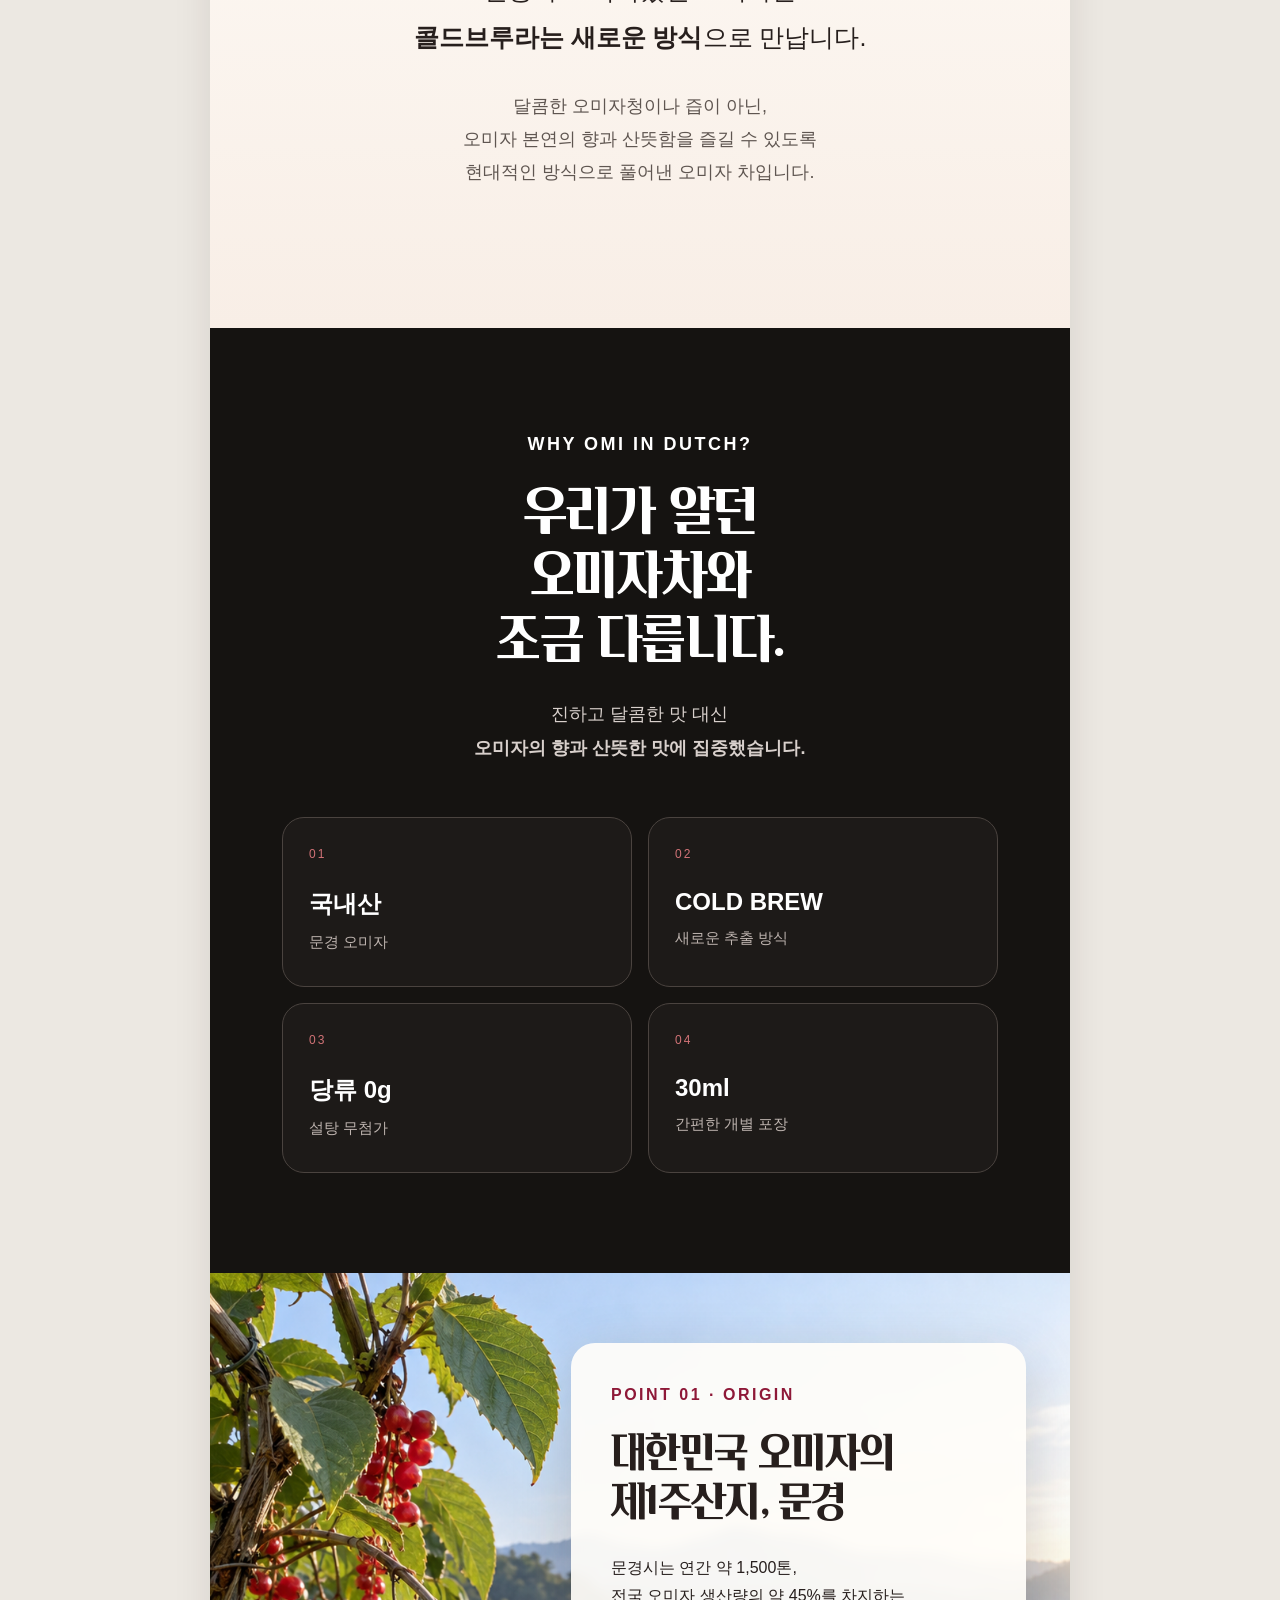
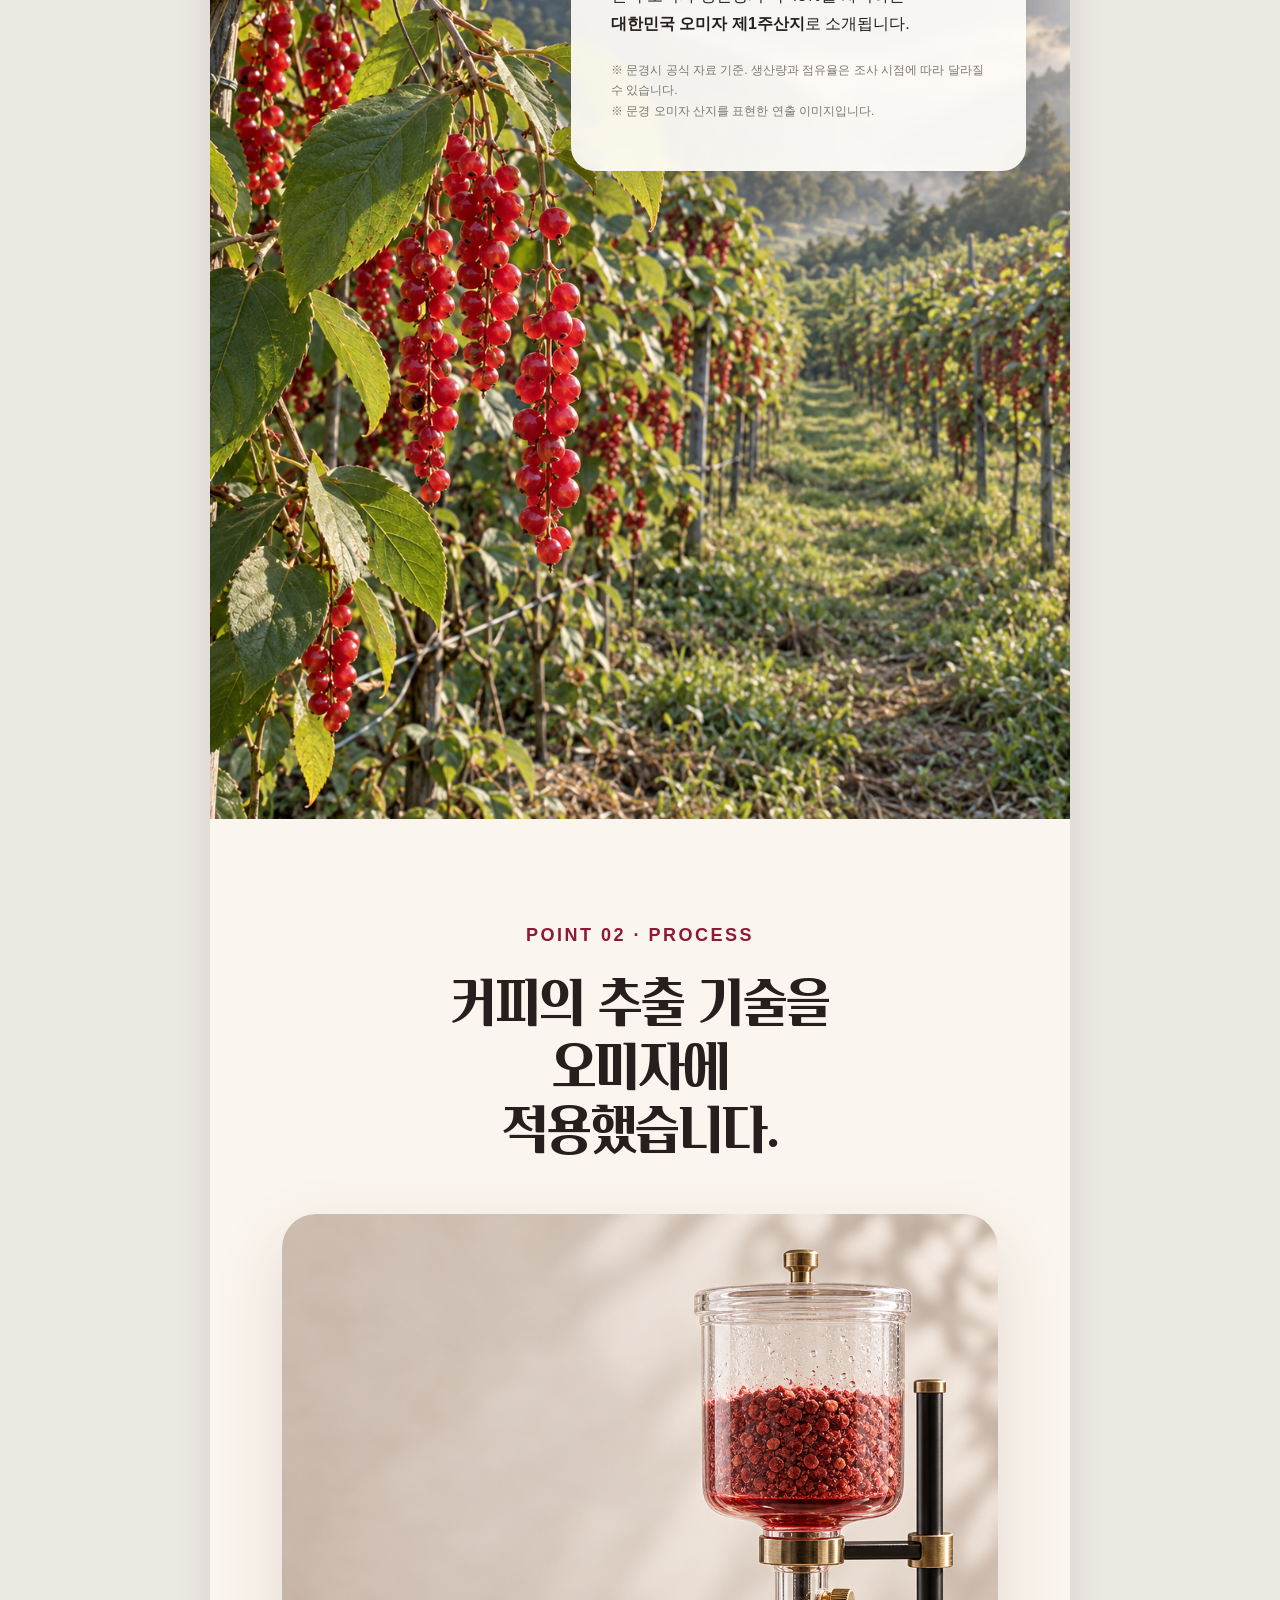
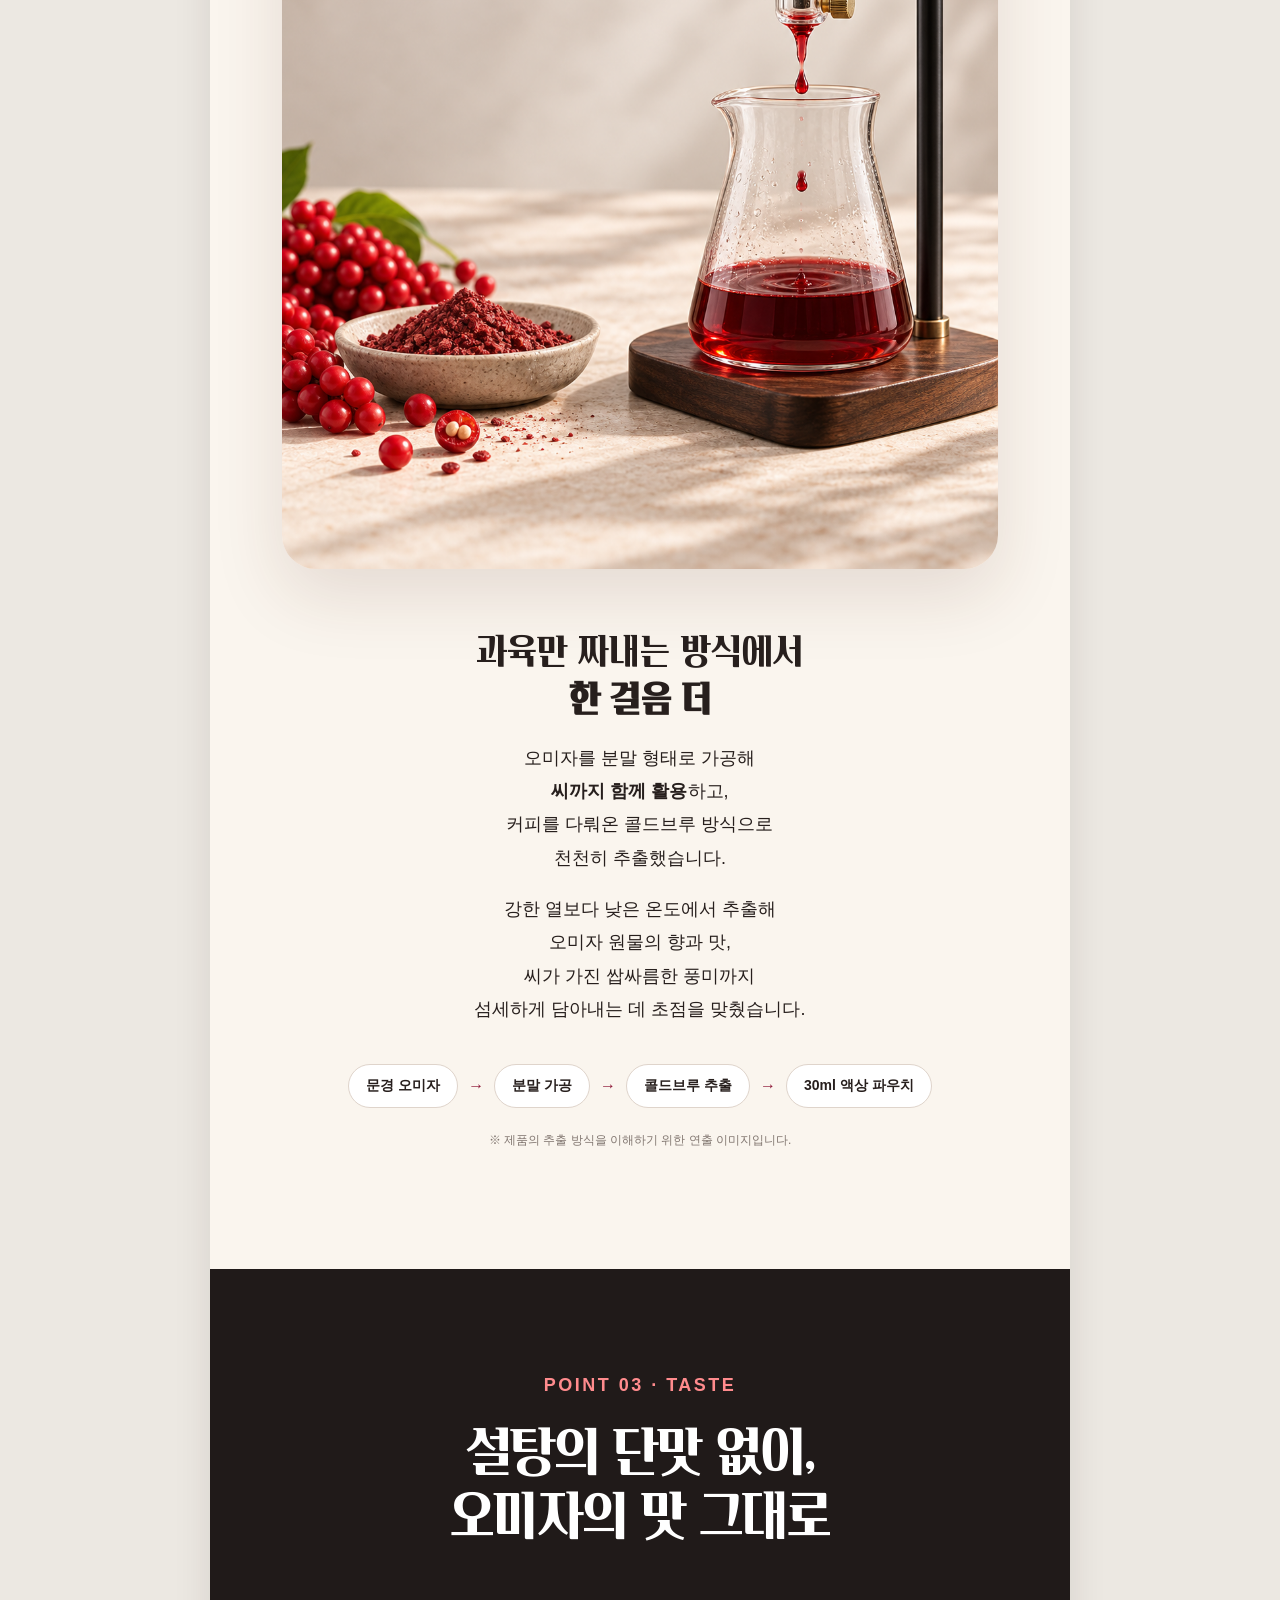
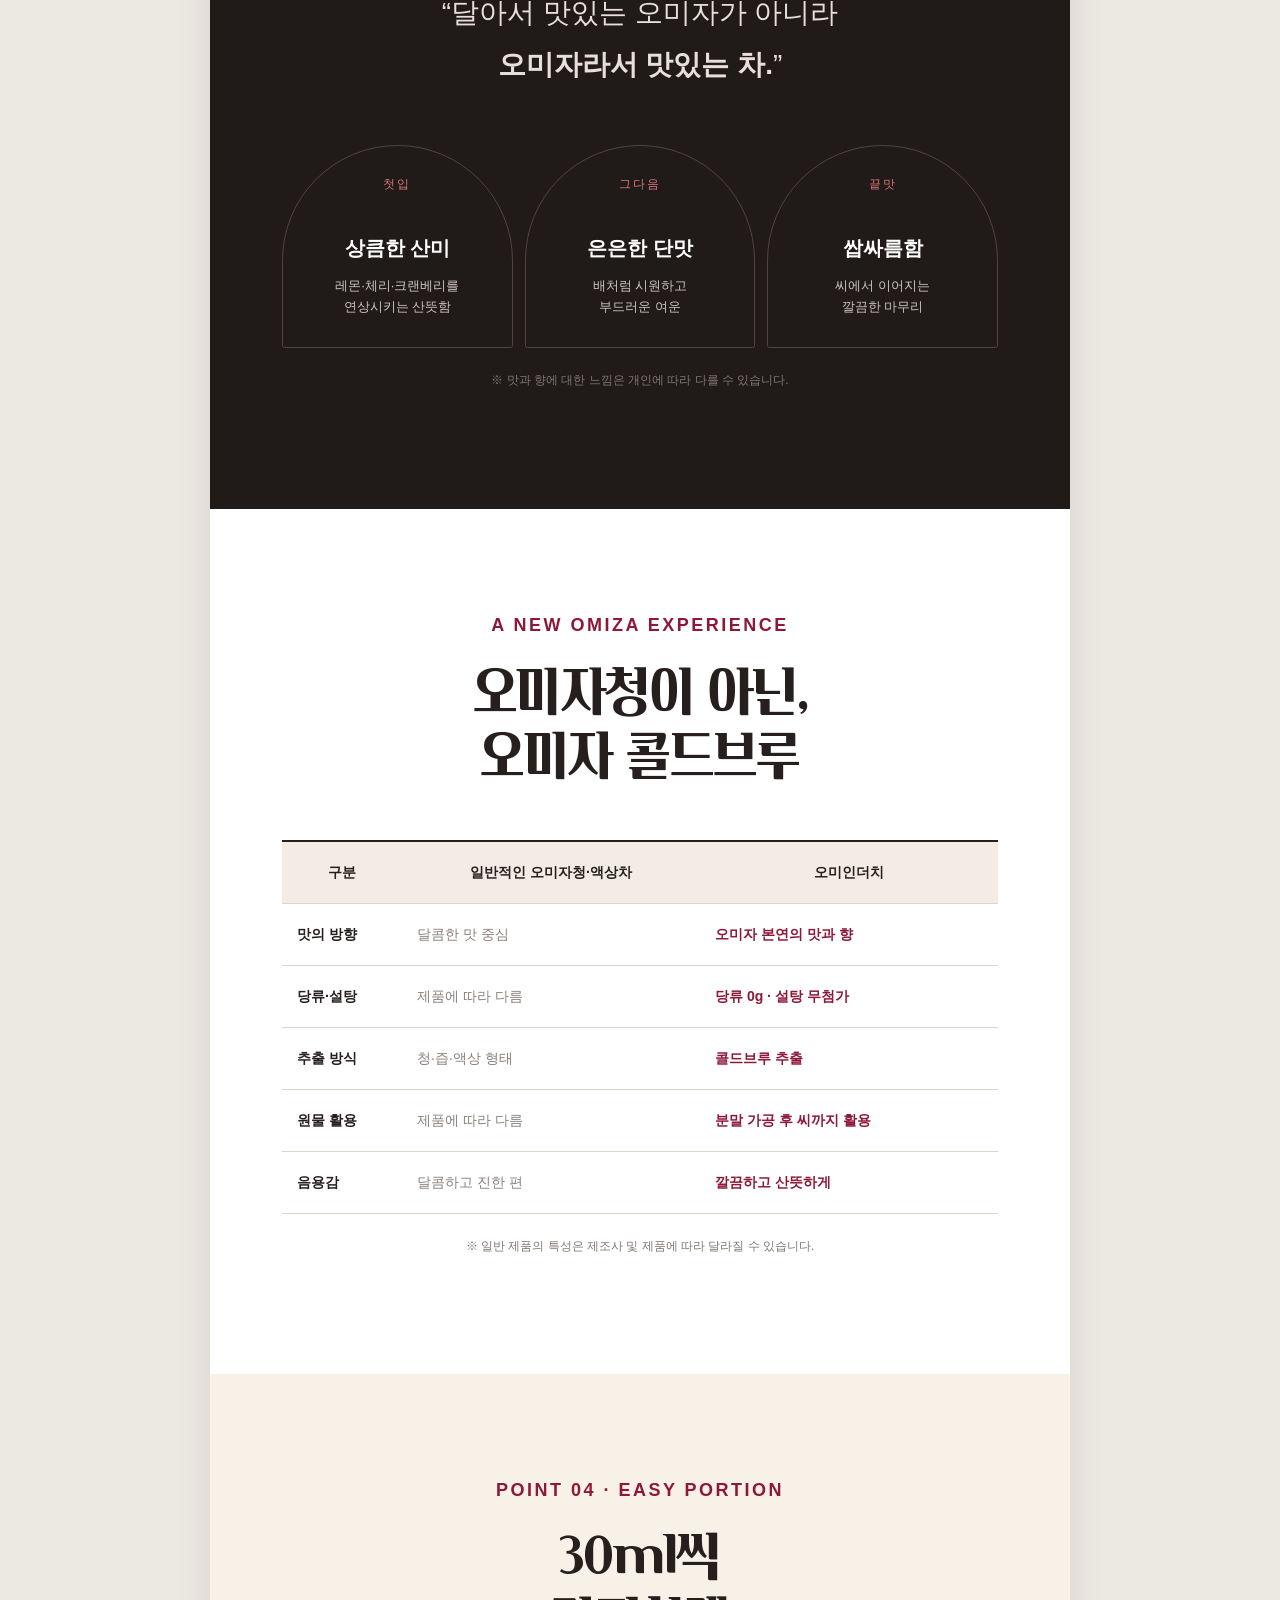
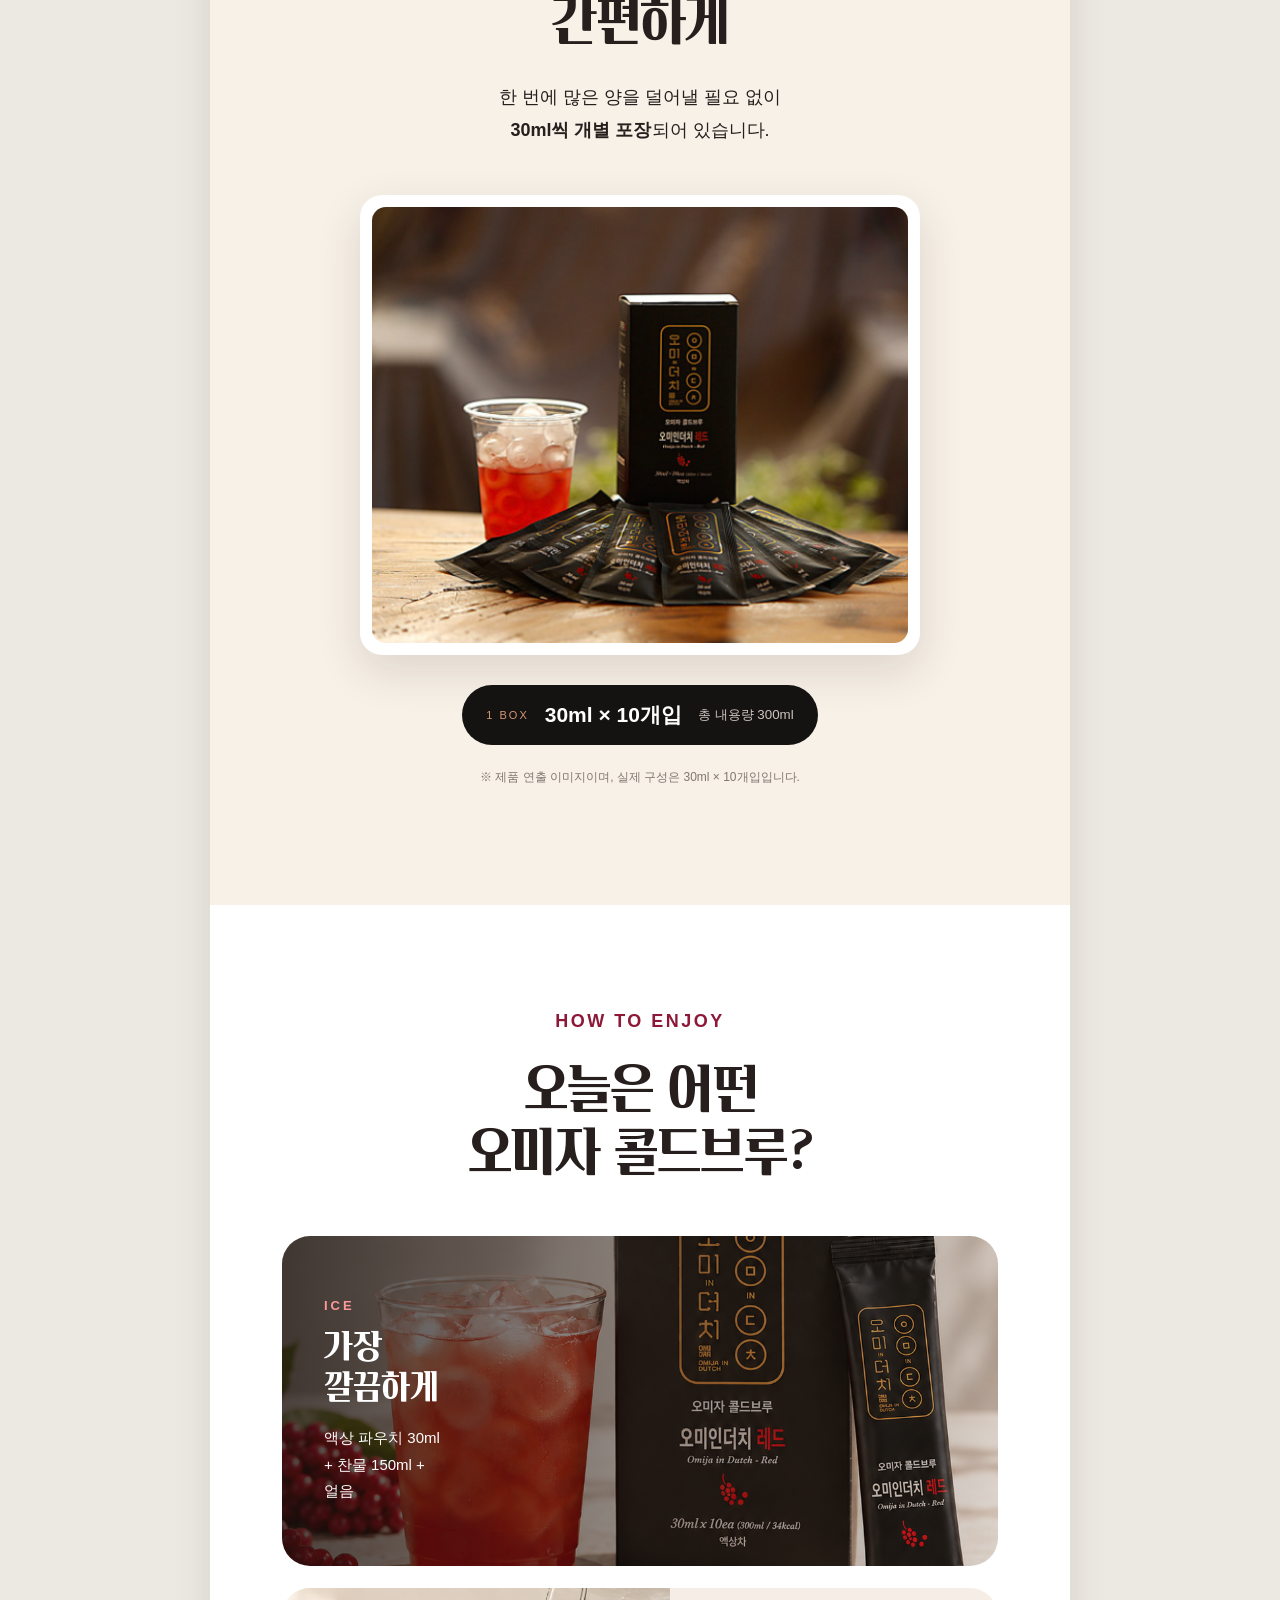
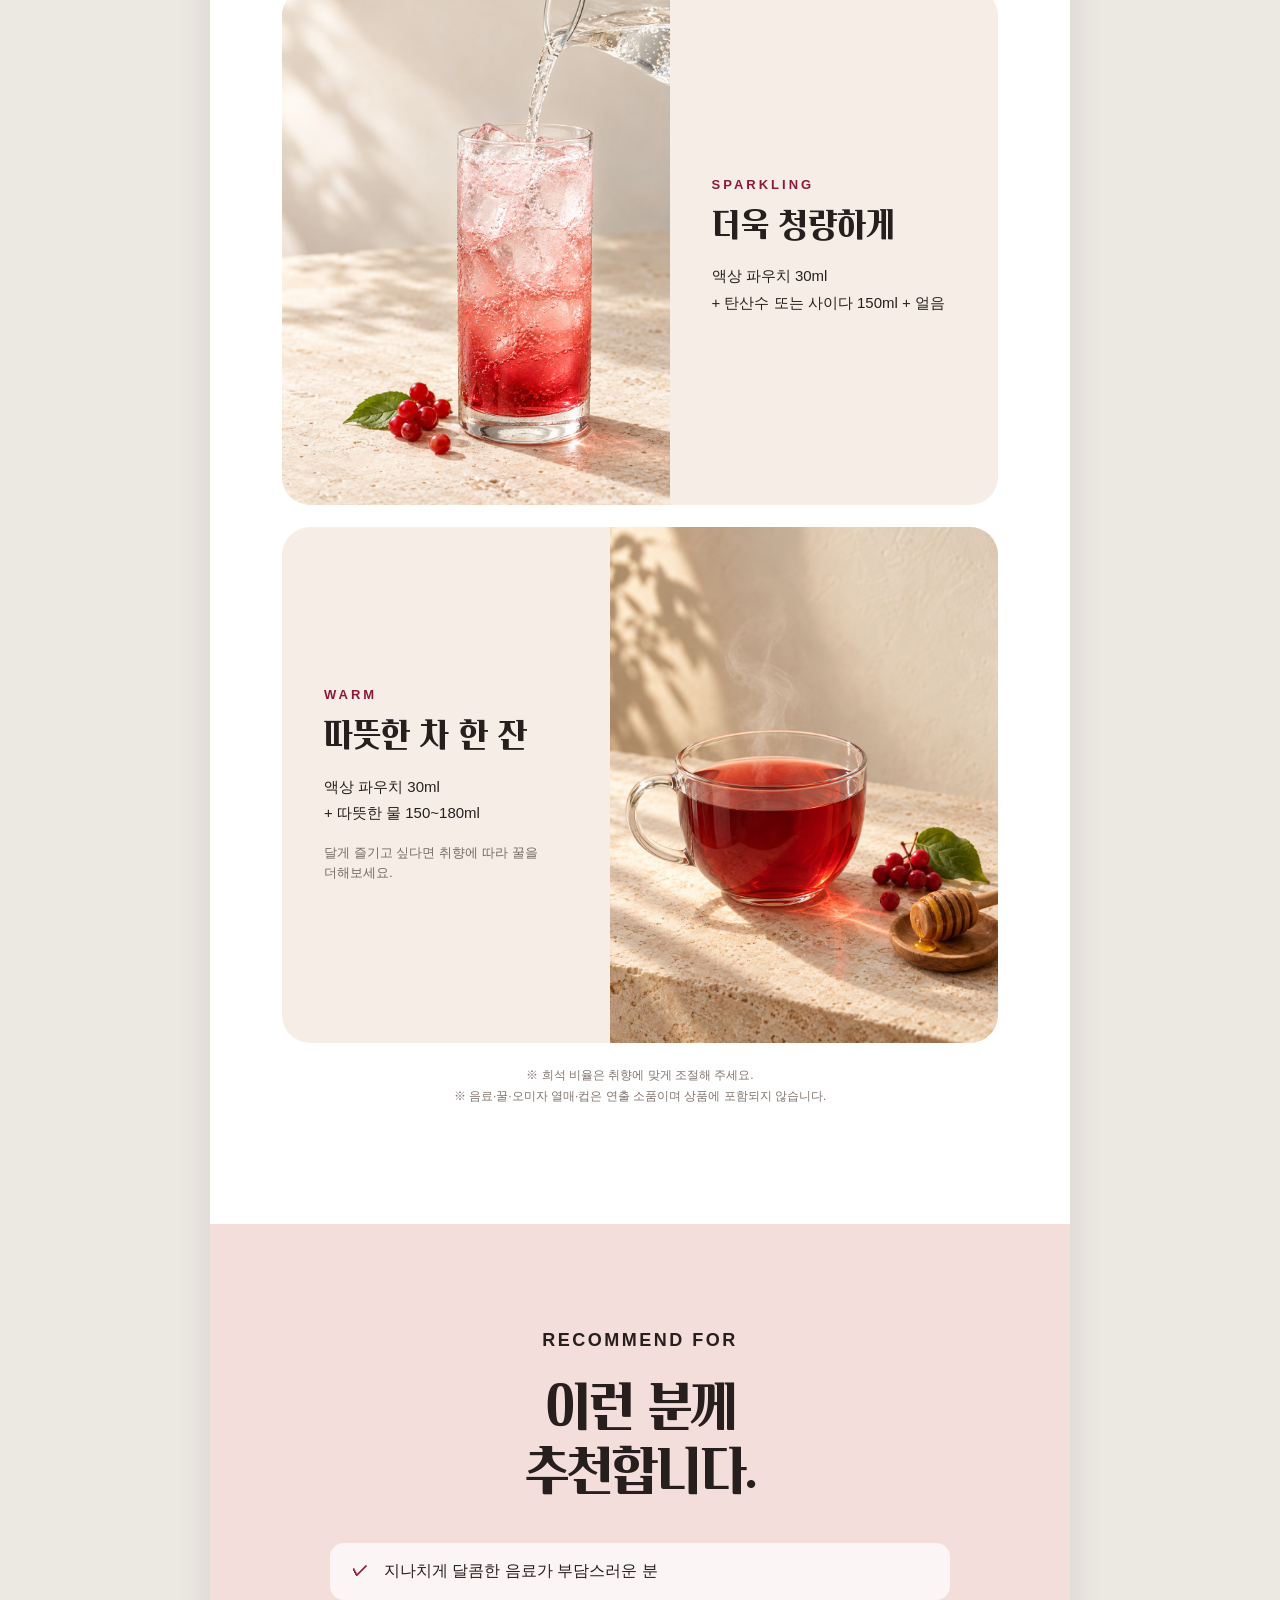
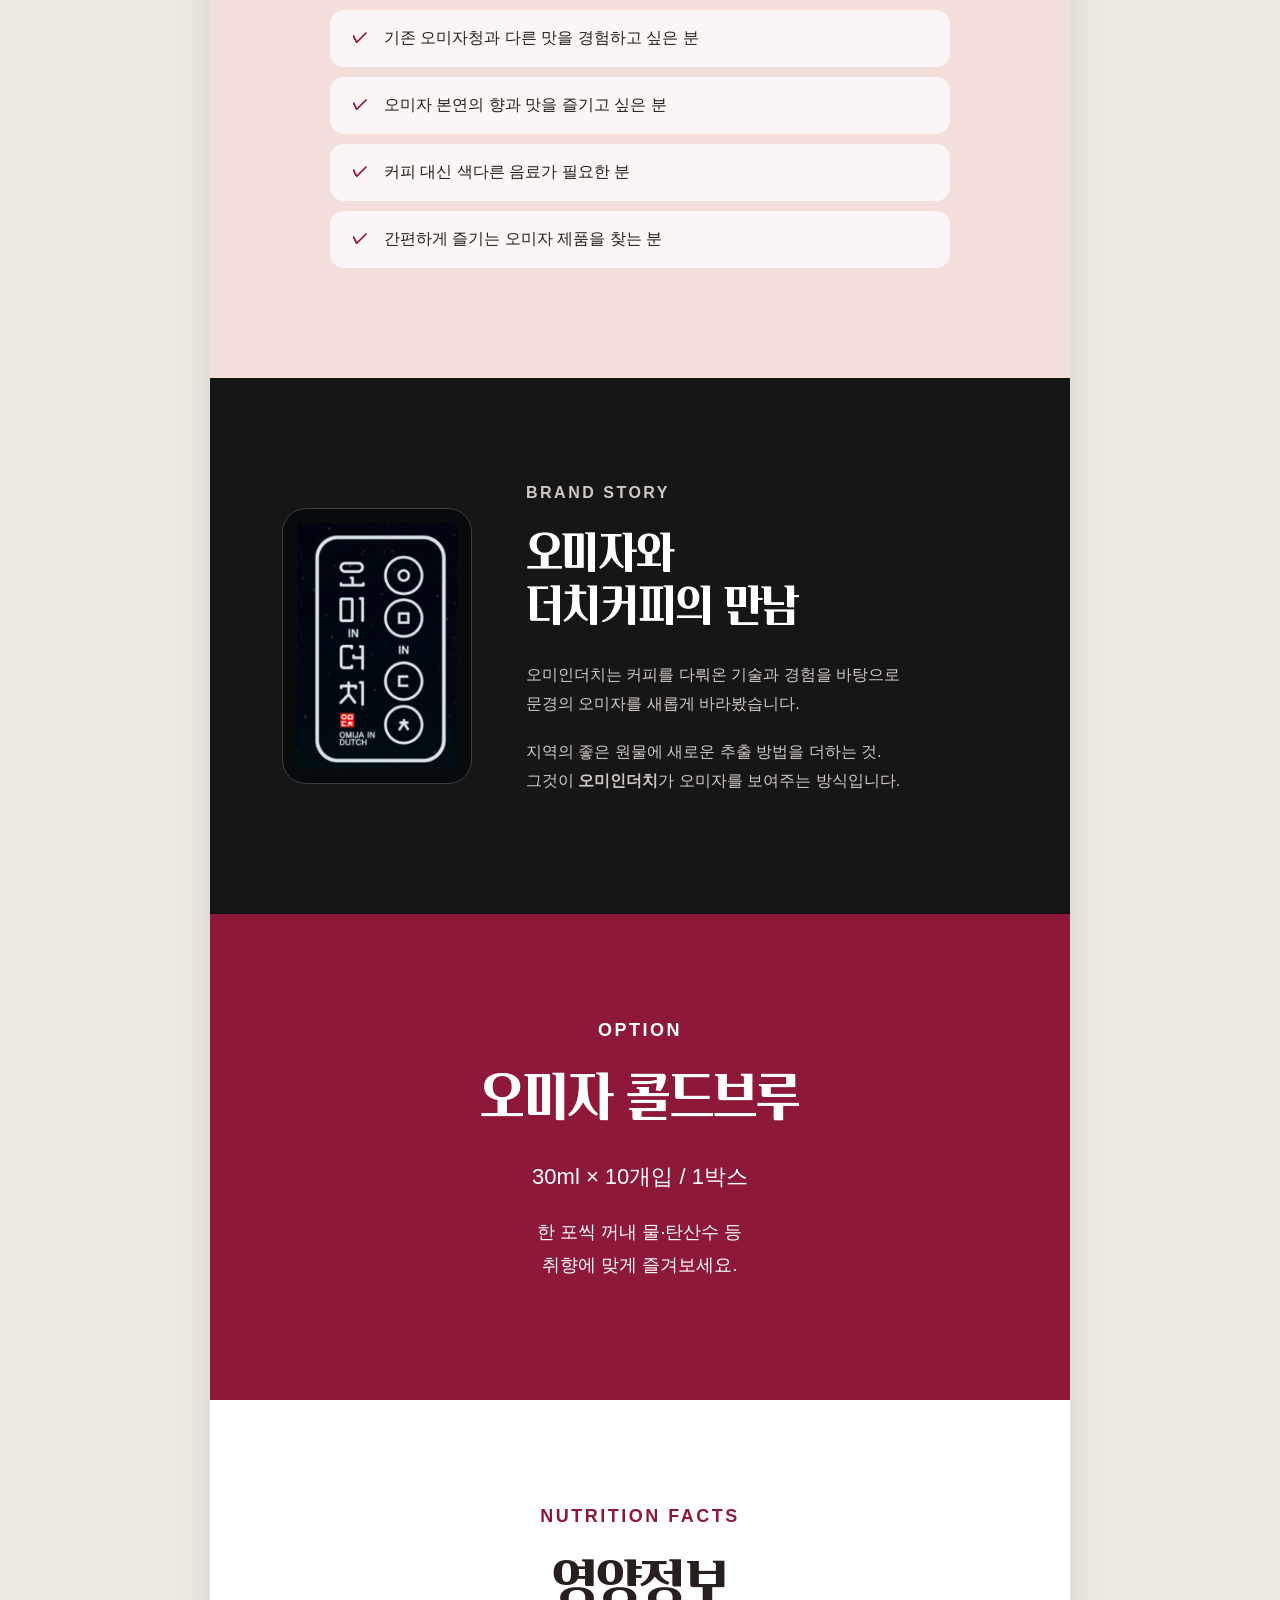
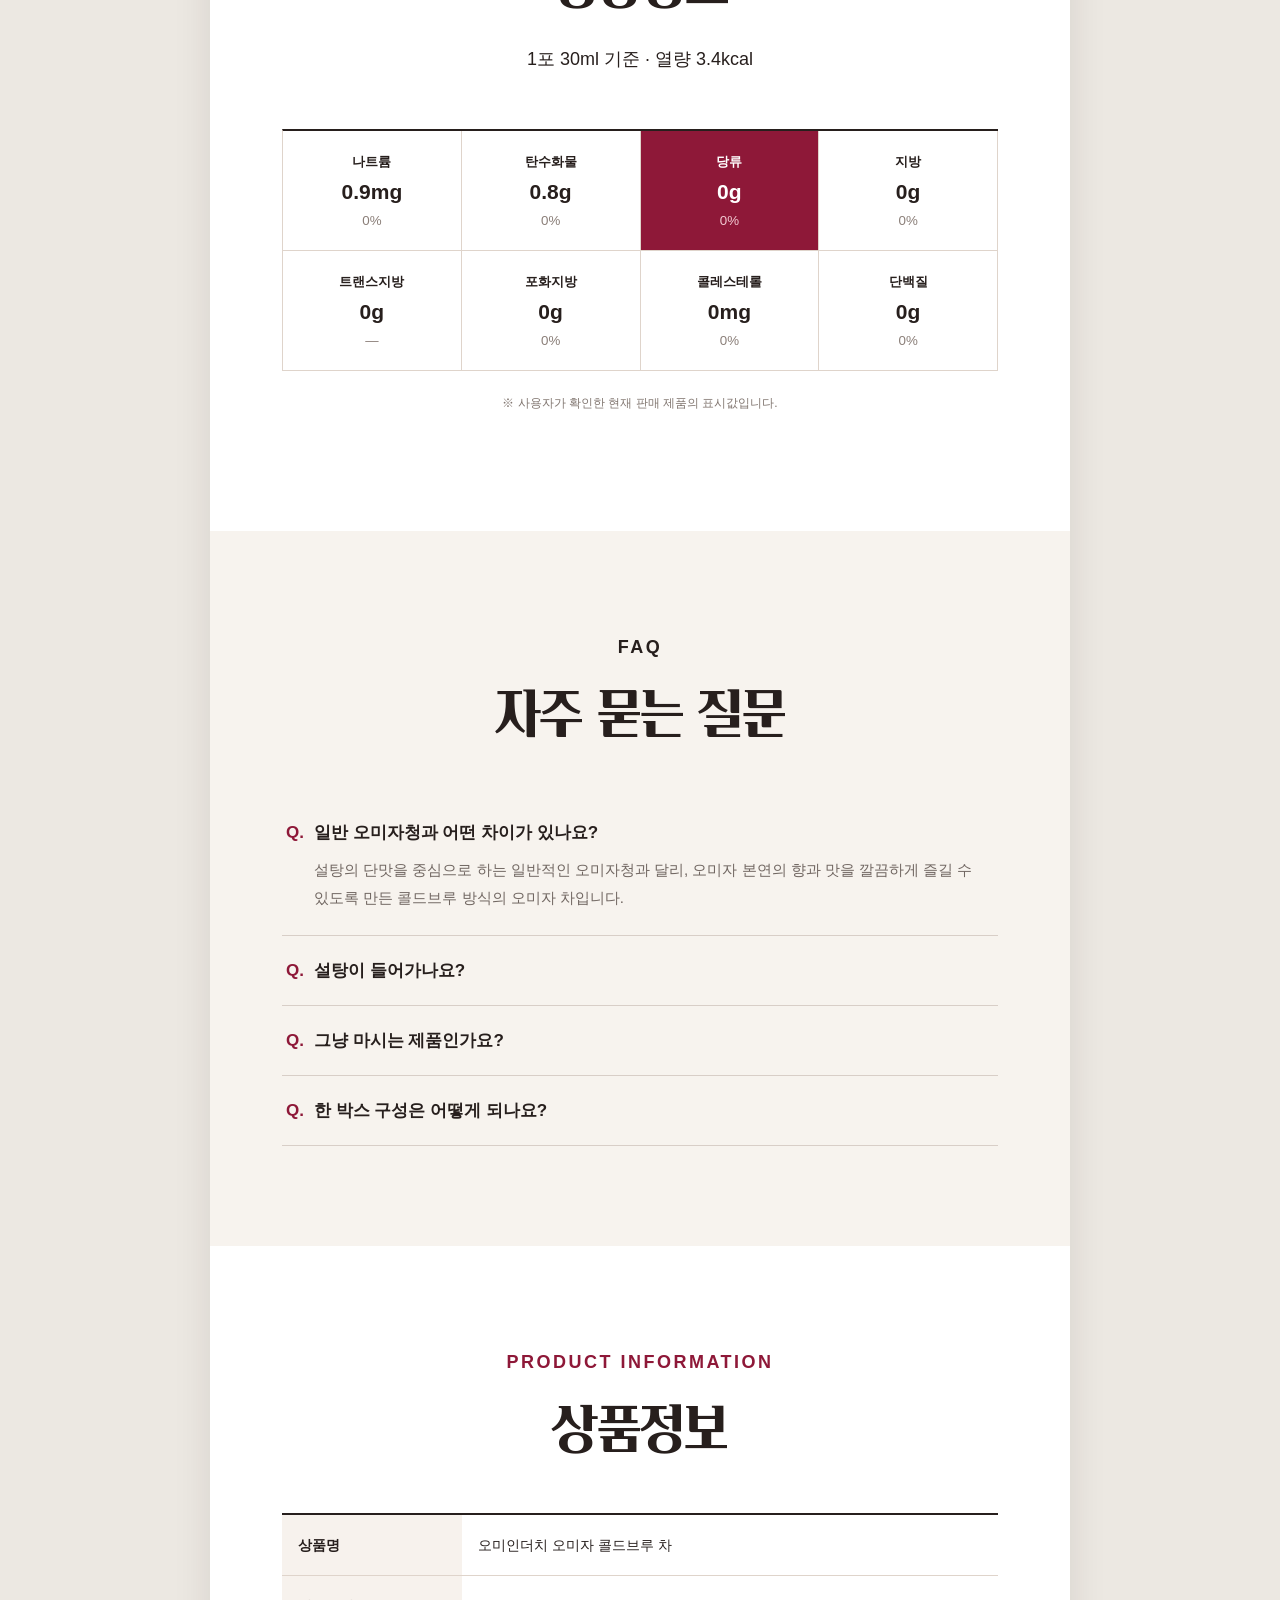
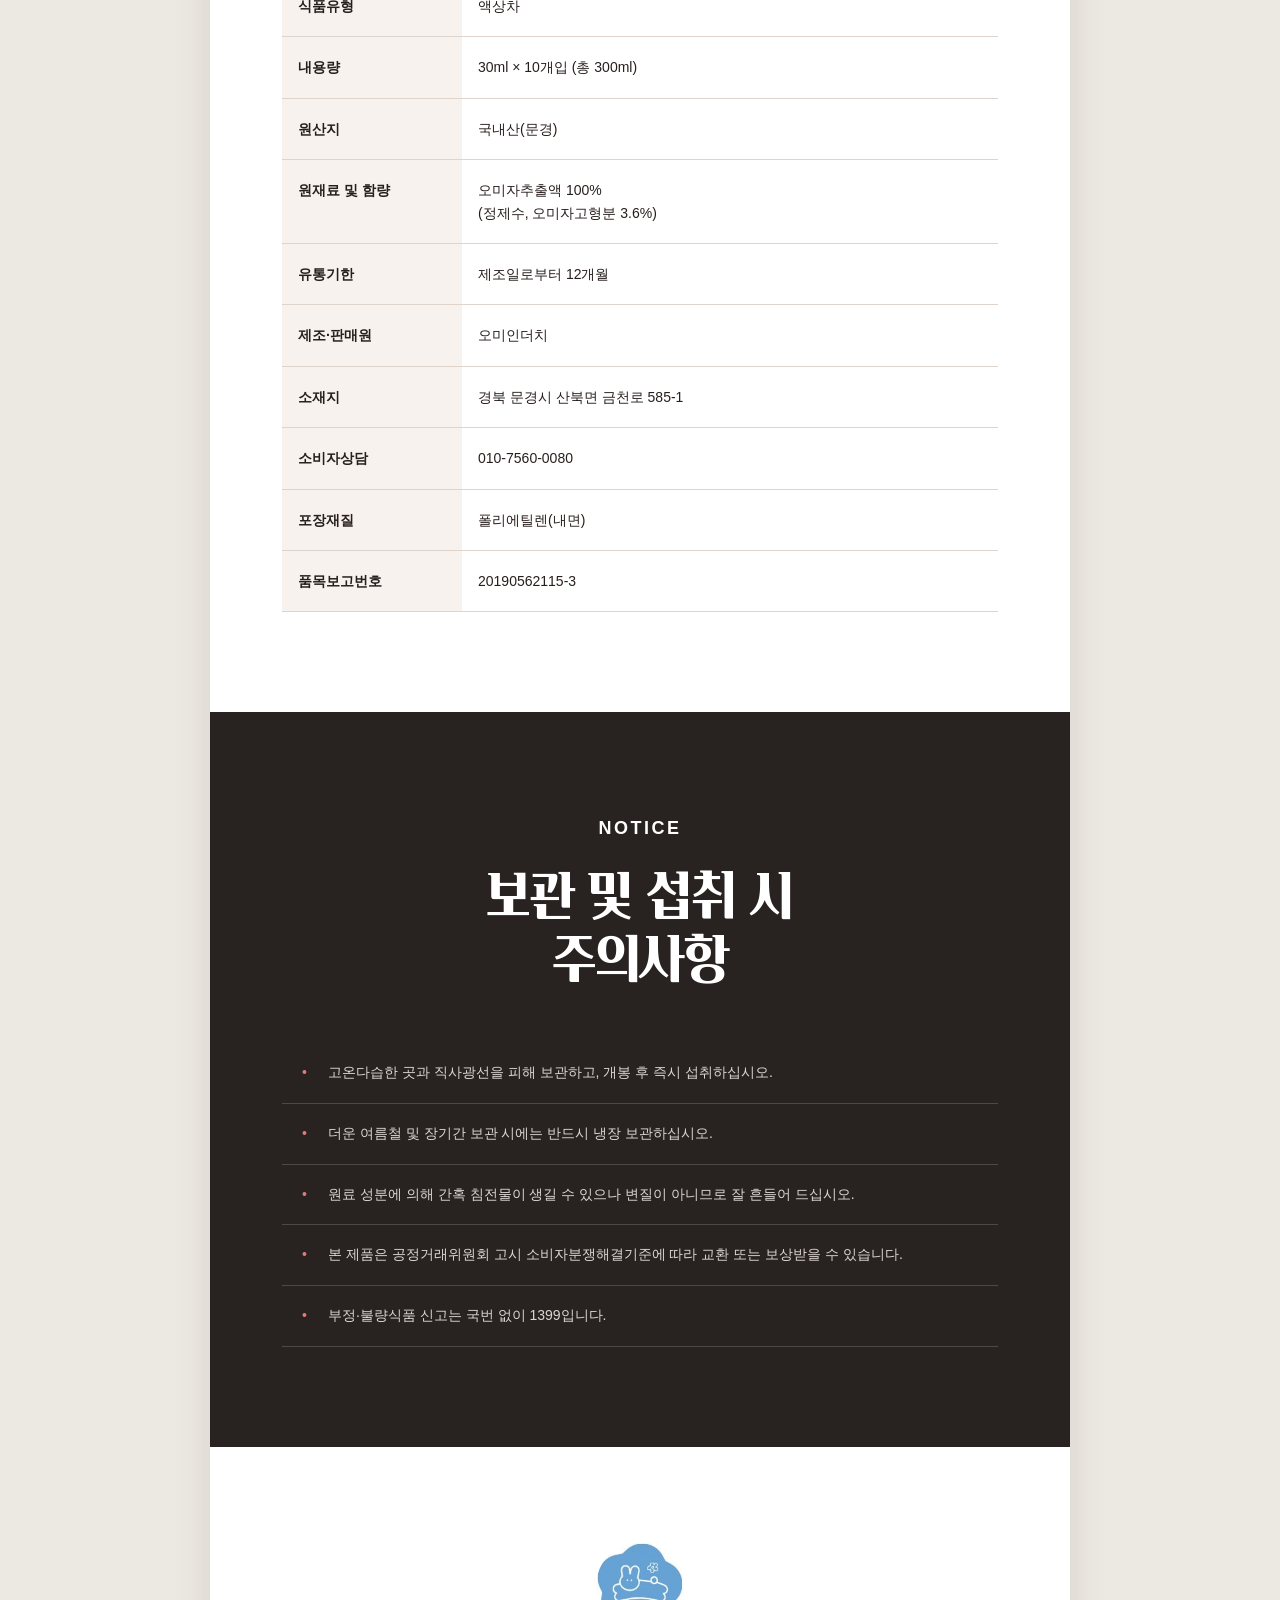
==== commit fdc85fa3: "Update Omija cold brew detail page" ====
--- a/오미인더치_오미자콜드브루_상세페이지/index.html
+++ b/오미인더치_오미자콜드브루_상세페이지/index.html
@@ -153,7 +153,6 @@
       <p class="eyebrow">OPTION</p>
       <h2>오미자 콜드브루</h2>
       <p class="option-volume">30ml × 10개입 / 1박스</p>
-      <p class="price"><small>판매가</small><strong>18,800원</strong></p>
       <p>한 포씩 꺼내 물·탄산수 등<br>취향에 맞게 즐겨보세요.</p>
     </section>
 
--- a/오미인더치_오미자콜드브루_상세페이지/styles.css
+++ b/오미인더치_오미자콜드브루_상세페이지/styles.css
@@ -22,7 +22,7 @@
 .howto{background:#fff}.serve-card{display:grid;grid-template-columns:1.18fr 1fr;align-items:stretch;margin:0 0 22px;border-radius:28px;overflow:hidden;background:#f6eee6;min-height:430px}.serve-card.reverse{grid-template-columns:1fr 1.18fr}.serve-card.reverse img{order:2}.serve-card img{width:100%;height:100%;object-fit:cover}.serve-card>div{display:flex;flex-direction:column;justify-content:center;padding:42px}.serve-card span{font-size:13px;letter-spacing:3px;color:var(--ruby);font-weight:800}.serve-card h3{font:34px/1.2 Danjunghae,sans-serif;margin:13px 0 18px}.serve-card p{font-size:15px;line-height:1.75;margin:0}.serve-card small{margin-top:16px;color:#766b66;line-height:1.5}.ice-card{min-height:330px;color:#fff;background:linear-gradient(90deg,rgba(24,17,15,.77),rgba(24,17,15,.15)),url('assets/오미인더치_IMG-01_HERO_v2_열량수정.png') center 69%/cover}.ice-card>div{width:55%}.ice-card span{color:#ff9799}
 .recommend{background:var(--blush)}.recommend ul{list-style:none;margin:40px auto 0;padding:0;max-width:620px}.recommend li{position:relative;margin:10px 0;padding:18px 22px 18px 54px;text-align:left;background:rgba(255,255,255,.72);border-radius:14px;font-size:16px}.recommend li:before{content:"✓";position:absolute;left:22px;color:var(--ruby);font-weight:900}
 .brand-story{display:grid;grid-template-columns:190px 1fr;gap:54px;align-items:center;background:#161616;color:#fff}.logo-frame{padding:14px;background:#070b0e;border:1px solid #3b4044;border-radius:24px}.logo-frame img{width:100%}.brand-story h2{font-size:45px}.brand-story p{font-size:16px;color:#d0c8c3}
-.option{background:var(--ruby);color:#fff}.option-volume{font-size:22px!important}.price{display:flex;flex-direction:column;gap:10px;margin:40px 0!important}.price small{font-size:14px;color:#f2bdc7}.price strong{font:54px/1 Danjunghae,sans-serif}.nutrition{background:#fff}.nutrition-grid{display:grid;grid-template-columns:repeat(4,1fr);border-top:2px solid var(--ink);border-left:1px solid var(--line)}.nutrition-grid div{display:flex;flex-direction:column;gap:9px;padding:22px 14px;border-right:1px solid var(--line);border-bottom:1px solid var(--line);text-align:center}.nutrition-grid b{font-size:13px}.nutrition-grid span{font-size:21px;font-weight:800}.nutrition-grid small{color:#8a7e78}.nutrition-grid .ruby-cell{background:var(--ruby);color:#fff}.nutrition-grid .ruby-cell small{color:#f3cbd3}
+.option{background:var(--ruby);color:#fff}.option-volume{font-size:22px!important}.nutrition{background:#fff}.nutrition-grid{display:grid;grid-template-columns:repeat(4,1fr);border-top:2px solid var(--ink);border-left:1px solid var(--line)}.nutrition-grid div{display:flex;flex-direction:column;gap:9px;padding:22px 14px;border-right:1px solid var(--line);border-bottom:1px solid var(--line);text-align:center}.nutrition-grid b{font-size:13px}.nutrition-grid span{font-size:21px;font-weight:800}.nutrition-grid small{color:#8a7e78}.nutrition-grid .ruby-cell{background:var(--ruby);color:#fff}.nutrition-grid .ruby-cell small{color:#f3cbd3}
 .faq{background:#f7f3ee}.faq details{border-bottom:1px solid #d8cec7;padding:23px 4px}.faq summary{cursor:pointer;font-weight:800;font-size:17px;list-style:none}.faq summary:before{content:"Q.";color:var(--ruby);margin-right:10px}.faq details p{padding:12px 0 0 28px;font-size:15px;color:#716762;margin:0}
 .product-info{background:#fff}.product-info dl{margin:0;border-top:2px solid var(--ink)}.product-info dl div{display:grid;grid-template-columns:180px 1fr;border-bottom:1px solid var(--line)}.product-info dt,.product-info dd{margin:0;padding:19px 16px;font-size:14px;line-height:1.6}.product-info dt{font-weight:800;background:#f7f2ed}.notice{background:#282321;color:#fff}.notice ul{margin:0;padding:0;list-style:none}.notice li{position:relative;padding:18px 16px 18px 46px;border-bottom:1px solid #504844;font-size:14px;line-height:1.7;color:#ddd5d1}.notice li:before{content:"•";position:absolute;left:20px;color:#e37a7c}.closing{padding:95px 40px 110px;text-align:center;background:#fff}.closing img{width:88px;margin:0 auto 24px;border-radius:50%}.closing p{font:34px/1.35 Danjunghae,sans-serif;color:var(--ruby);margin:0 0 18px}.closing strong{display:block;margin-bottom:28px;font-size:15px;color:#4f4540}.closing span{font-size:11px;letter-spacing:3px;color:#8298a6}
 @media(max-width:600px){.brand-bar{height:74px;padding:10px 22px}.brand-bar img{width:46px;height:46px}.brand-bar span{display:none}.hero-copy{top:36px;left:28px;right:28px}.hero-copy h1{font-size:38px;margin:12px 0}.hero-copy>p:not(.eyebrow){font-size:16px}.hero-copy strong{font-size:19px}.volume{margin-top:12px;padding:7px 12px;font-size:12px}.section{padding:70px 24px}.section h2,.visual-copy h2{font-size:34px}.intro .lead{font-size:20px}.section p{font-size:15px}.eyebrow{font-size:10px;letter-spacing:1.5px;overflow-wrap:anywhere}.mobile-only{display:block}.feature-grid{gap:10px}.feature-grid article{min-height:140px;padding:20px}.feature-grid b{font-size:18px}.light-card{position:relative;top:auto;right:auto;width:auto;margin:-170px 20px 0;padding:27px}.origin{padding-bottom:40px;background:#f7f1e8}.light-card h2{font-size:32px}.taste-steps{grid-template-columns:1fr}.taste-steps article{border-radius:20px}.taste-steps b{margin:18px 0 10px}.tr{grid-template-columns:76px 1fr 1fr}.tr>*{padding:14px 7px;font-size:11px}.pack-spec{gap:8px;padding:13px 16px}.pack-spec b{font-size:15px}.pack-spec small{display:none}.serve-card,.serve-card.reverse{grid-template-columns:1fr;min-height:0}.serve-card.reverse img{order:0}.serve-card img{height:330px}.serve-card>div{padding:30px}.ice-card{min-height:300px}.ice-card>div{width:68%}.brand-story{grid-template-columns:110px 1fr;gap:24px}.brand-story h2{font-size:30px}.brand-story p{font-size:13px}.nutrition-grid{grid-template-columns:repeat(2,1fr)}.product-info dl div{grid-template-columns:115px 1fr}.product-info dt,.product-info dd{font-size:12px;padding:14px 10px}.closing p{font-size:27px}.closing strong{font-size:13px}}
